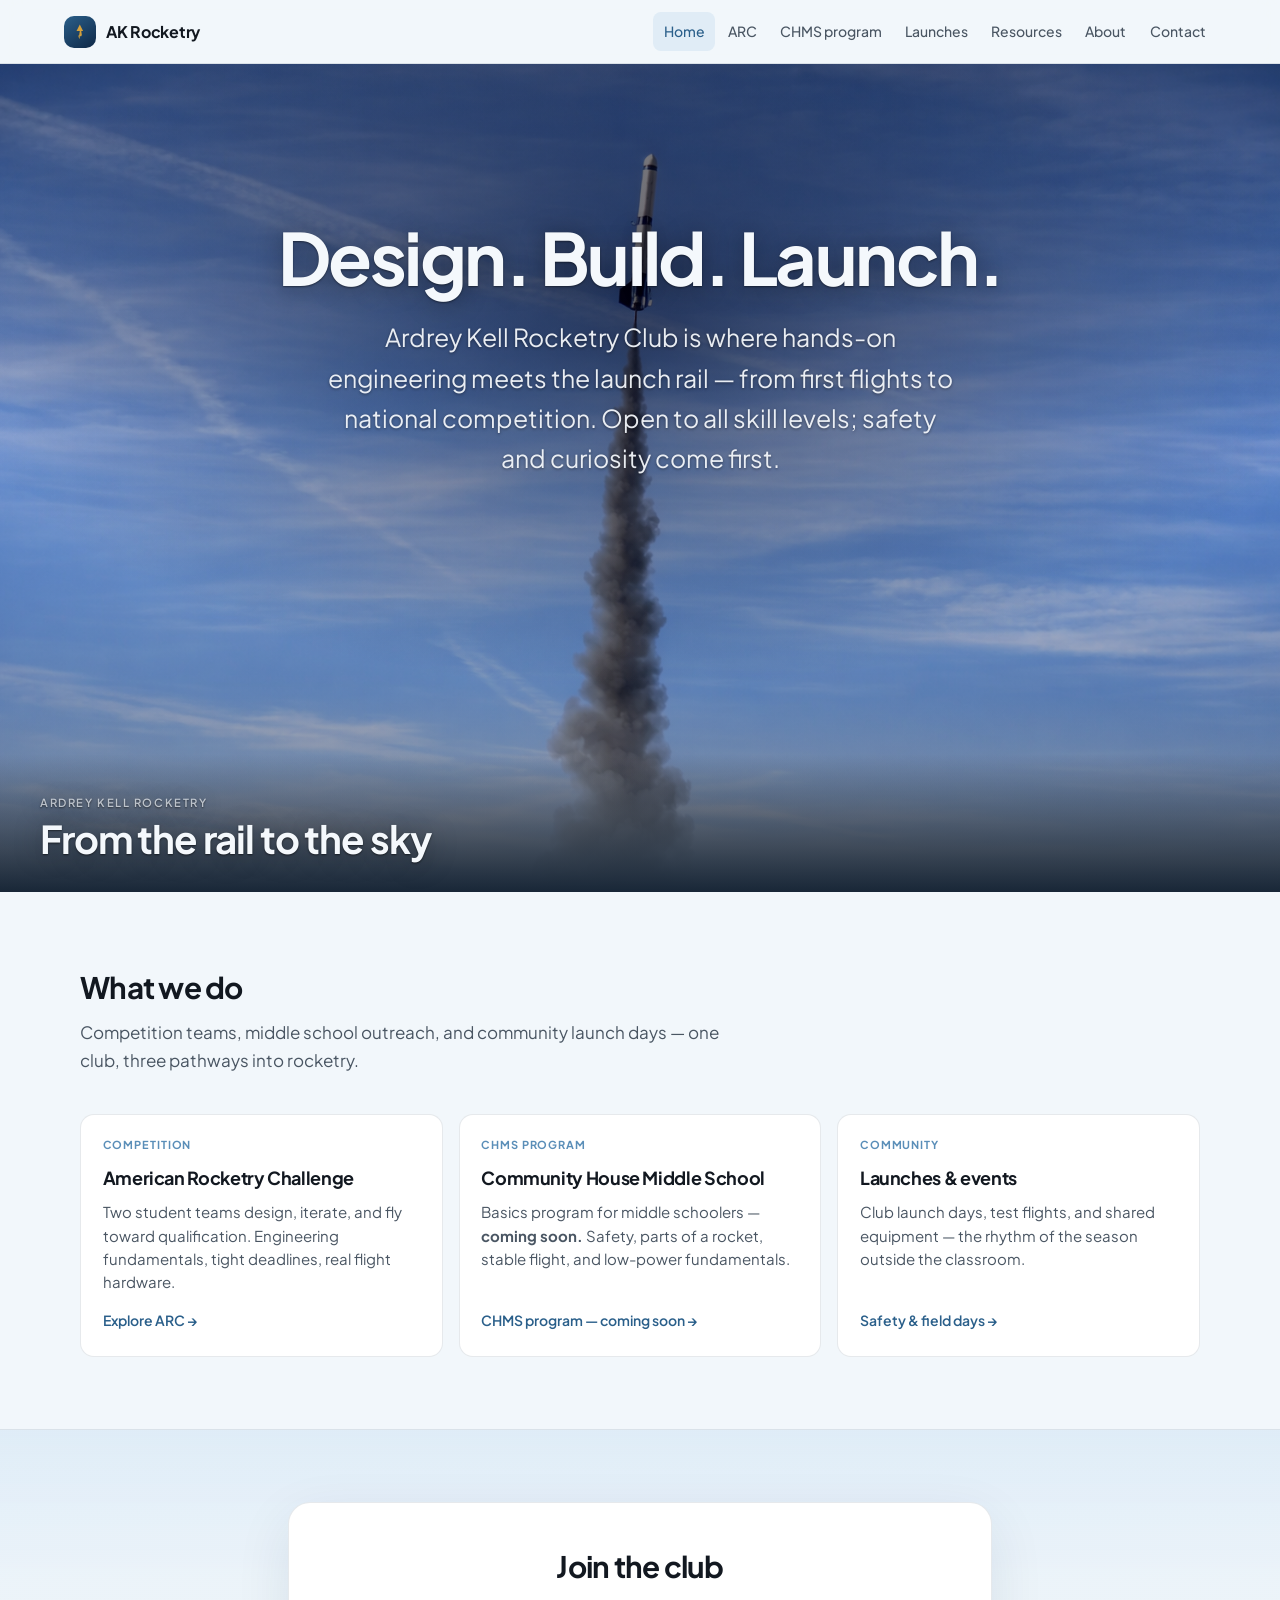
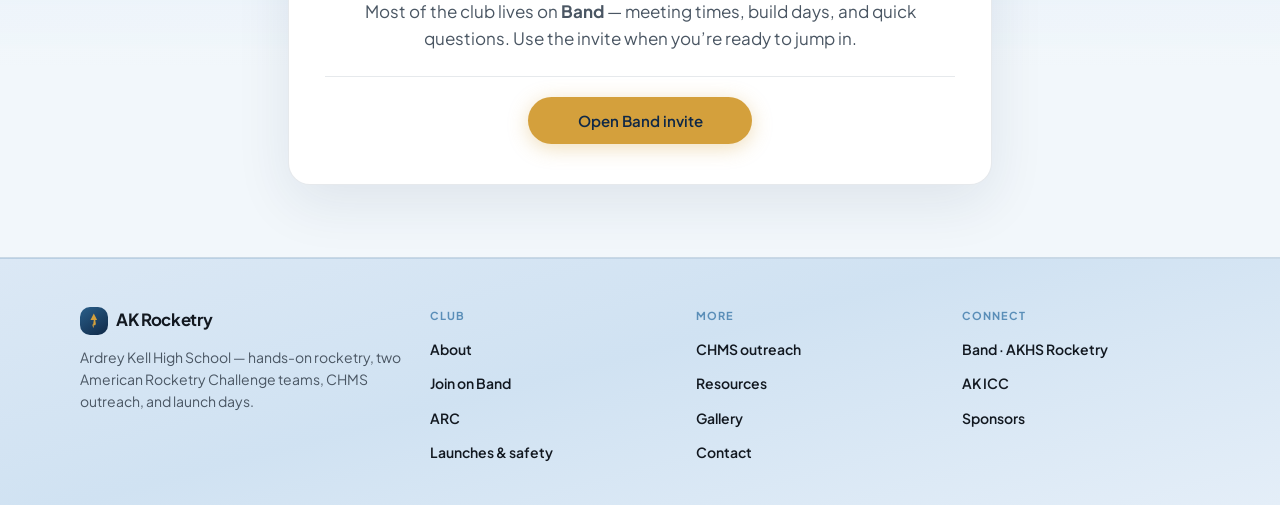
==== index.html @ 58fc30fc "First Draft" ====
<!DOCTYPE html>
<html lang="en">
  <head>
    <meta charset="UTF-8" />
    <meta name="viewport" content="width=device-width, initial-scale=1" />
    <meta name="theme-color" content="#2a5f8a" />
    <meta
      name="description"
      content="Ardrey Kell Rocketry Club — design, build, and launch. American Rocketry Challenge teams, outreach, and community launches."
    />
    <link rel="canonical" href="__AK_ROCKETRY_SITE_URL__/" />
    <meta property="og:type" content="website" />
    <meta property="og:site_name" content="Ardrey Kell Rocketry Club" />
    <meta property="og:title" content="AK Rocketry Club — Ardrey Kell High School" />
    <meta
      property="og:description"
      content="Design, build, and launch with two American Rocketry Challenge teams, CHMS outreach, and club launch days. All skill levels welcome."
    />
    <meta property="og:url" content="__AK_ROCKETRY_SITE_URL__/" />
    <meta property="og:image" content="__AK_ROCKETRY_SITE_URL__/images/rocket-launch.png" />
    <meta property="og:locale" content="en_US" />
    <meta name="twitter:card" content="summary_large_image" />
    <meta name="twitter:title" content="AK Rocketry Club — Ardrey Kell High School" />
    <meta
      name="twitter:description"
      content="American Rocketry Challenge teams, middle school outreach, and safety-first launches at Ardrey Kell."
    />
    <meta name="twitter:image" content="__AK_ROCKETRY_SITE_URL__/images/rocket-launch.png" />
    <title>AK Rocketry Club — Home</title>
    <link rel="icon" href="favicon.svg" type="image/svg+xml" />
    <link rel="preconnect" href="https://fonts.googleapis.com" />
    <link rel="preconnect" href="https://fonts.gstatic.com" crossorigin />
    <link
      href="https://fonts.googleapis.com/css2?family=Plus+Jakarta+Sans:ital,wght@0,400;0,500;0,600;0,700;1,400&display=swap"
      rel="stylesheet"
    />
    <link rel="stylesheet" href="css/styles.css" />
  </head>
  <body>
    <a class="skip-link" href="#main">Skip to content</a>
    <div class="page">
      <header class="site-header">
        <div class="site-header__inner">
          <a class="logo" href="index.html">
            <span class="logo__mark" aria-hidden="true">
              <svg xmlns="http://www.w3.org/2000/svg" viewBox="0 0 24 24" fill="currentColor" aria-hidden="true">
                <path
                  d="M12 2l4.5 9h-2.5l.9 6h-3.8l.9-6H7.5L12 2zm-2 15h4v1.2h-2.2L12 21h-1l-.8-2.8H10V17z"
                />
              </svg>
            </span>
            AK Rocketry
          </a>
          <button
            type="button"
            class="nav-toggle"
            aria-expanded="false"
            aria-controls="site-nav"
            data-nav-toggle
          >
            <span class="visually-hidden">Open menu</span>
            <span class="nav-toggle__bar" aria-hidden="true"></span>
          </button>
          <nav id="site-nav" class="nav" data-nav-menu aria-label="Primary">
            <a href="index.html" class="is-active">Home</a>
            <a href="arc.html">ARC</a>
            <a href="outreach.html">CHMS program</a>
            <a href="launches.html">Launches</a>
            <a href="resources.html">Resources</a>
            <a href="about.html">About</a>
            <a href="contact.html">Contact</a>
          </nav>
        </div>
      </header>

      <main id="main">
        <section id="launch-video" class="hero" aria-labelledby="hero-title">
          <div class="hero__backdrop" aria-hidden="true">
            <img
              class="hero__backdrop-img"
              src="images/rocket-launch.png"
              alt=""
              width="1536"
              height="1024"
              decoding="async"
              fetchpriority="high"
            />
          </div>
          <div class="hero__overlay" aria-hidden="true"></div>
          <div class="hero__inner wrap">
            <div class="hero__text">
              <h1 id="hero-title">Design. Build. Launch.</h1>
              <p class="hero__lede">
                Ardrey Kell Rocketry Club is where hands-on engineering meets the launch rail — from first flights to
                national competition. Open to all skill levels; safety and curiosity come first.
              </p>
            </div>
          </div>
          <div id="hero-tagline" class="launch-photo__caption">
            <p class="launch-photo__hint">Ardrey Kell rocketry</p>
            <h2 class="launch-photo__title">From the rail to the sky</h2>
          </div>
        </section>

        <section class="section" aria-labelledby="pillars-heading">
          <div class="wrap">
            <div class="section__head">
              <h2 id="pillars-heading">What we do</h2>
              <p>
                Competition teams, middle school outreach, and community launch days — one club, three pathways into
                rocketry.
              </p>
            </div>
            <div class="cards cards--3">
              <article class="card">
                <span class="card__tag">Competition</span>
                <h3>American Rocketry Challenge</h3>
                <p>
                  Two student teams design, iterate, and fly toward qualification. Engineering fundamentals, tight
                  deadlines, real flight hardware.
                </p>
                <a class="card__link" href="arc.html">Explore ARC →</a>
              </article>
              <article class="card">
                <span class="card__tag">CHMS program</span>
                <h3>Community House Middle School</h3>
                <p>
                  Basics program for middle schoolers — <strong>coming soon.</strong> Safety, parts of a rocket, stable
                  flight, and low-power fundamentals.
                </p>
                <a class="card__link" href="outreach.html">CHMS program — coming soon →</a>
              </article>
              <article class="card">
                <span class="card__tag">Community</span>
                <h3>Launches &amp; events</h3>
                <p>
                  Club launch days, test flights, and shared equipment — the rhythm of the season outside the classroom.
                </p>
                <a class="card__link" href="launches.html">Safety &amp; field days →</a>
              </article>
            </div>
          </div>
        </section>

        <section id="join" class="section section--join" aria-labelledby="join-heading">
          <div class="wrap">
            <div class="join-panel">
              <div class="section__head join-panel__head">
                <h2 id="join-heading">Join the club</h2>
                <p>
                  Most of the club lives on <strong>Band</strong> — meeting times, build days, and quick questions. Use the
                  invite when you&rsquo;re ready to jump in.
                </p>
              </div>
              <div class="join-panel__cta">
                <a
                  class="btn btn--primary"
                  href="https://band.us/n/aca8bbN3yeG92"
                  rel="noopener noreferrer"
                  target="_blank"
                  >Open Band invite</a
                >
              </div>
            </div>
          </div>
        </section>
      </main>

      <footer class="site-footer">
        <div class="site-footer__main">
          <div class="site-footer__grid wrap">
            <div class="site-footer__brand">
              <a class="footer-brand" href="index.html">
                <span class="logo__mark" aria-hidden="true">
                  <svg xmlns="http://www.w3.org/2000/svg" viewBox="0 0 24 24" fill="currentColor">
                    <path
                      d="M12 2l4.5 9h-2.5l.9 6h-3.8l.9-6H7.5L12 2zm-2 15h4v1.2h-2.2L12 21h-1l-.8-2.8H10V17z"
                    />
                  </svg>
                </span>
                AK Rocketry
              </a>
              <p>
                Ardrey Kell High School — hands-on rocketry, two American Rocketry Challenge teams, CHMS outreach, and
                launch days.
              </p>
            </div>
            <div class="site-footer__col">
              <h3 class="site-footer__heading">Club</h3>
              <ul class="site-footer__links">
                <li><a href="about.html">About</a></li>
                <li><a href="#join">Join on Band</a></li>
                <li><a href="arc.html">ARC</a></li>
                <li><a href="launches.html">Launches &amp; safety</a></li>
              </ul>
            </div>
            <div class="site-footer__col">
              <h3 class="site-footer__heading">More</h3>
              <ul class="site-footer__links">
                <li><a href="outreach.html">CHMS outreach</a></li>
                <li><a href="resources.html">Resources</a></li>
                <li><a href="gallery.html">Gallery</a></li>
                <li><a href="contact.html">Contact</a></li>
              </ul>
            </div>
            <div class="site-footer__col">
              <h3 class="site-footer__heading">Connect</h3>
              <ul class="site-footer__links">
                <li>
                  <a href="https://band.us/n/aca8bbN3yeG92" rel="noopener noreferrer" target="_blank"
                    >Band · AKHS Rocketry</a
                  >
                </li>
                <li>
                  <a href="https://akhsicc.github.io/" rel="noopener noreferrer" target="_blank">AK ICC</a>
                </li>
                <li><a href="sponsors.html">Sponsors</a></li>
              </ul>
            </div>
          </div>
        </div>
      </footer>
    </div>
    <script src="js/main.js" defer></script>
  </body>
</html>
---- css/styles.css ----
/* AK Rocketry Club — Phase 2 (embeds + polish) */
:root {
  --font-sans: "Plus Jakarta Sans", system-ui, -apple-system, sans-serif;
  --purple-deep: #0f2847;
  --purple: #2a5f8a;
  --purple-soft: #5a8eb8;
  --purple-mist: #e0ecf6;
  --accent: #d4a03c;
  --accent-soft: rgba(212, 160, 60, 0.15);
  --bg: #f2f7fb;
  --surface: #ffffff;
  --text: #121820;
  --text-muted: #4a5663;
  --border: rgba(15, 40, 68, 0.1);
  --radius: 14px;
  --radius-sm: 8px;
  --header-h: 4rem;
  --max: 70rem;
  --ease: cubic-bezier(0.25, 0.1, 0.25, 1);
}

*,
*::before,
*::after {
  box-sizing: border-box;
}

html {
  scroll-behavior: smooth;
  overflow-x: clip;
}

@media (prefers-reduced-motion: reduce) {
  html {
    scroll-behavior: auto;
  }
  *,
  *::before,
  *::after {
    animation-duration: 0.01ms !important;
    animation-iteration-count: 1 !important;
    transition-duration: 0.01ms !important;
  }
}

body {
  margin: 0;
  font-family: var(--font-sans);
  font-size: clamp(1rem, 0.95rem + 0.2vw, 1.0625rem);
  line-height: 1.6;
  color: var(--text);
  background: var(--bg);
  -webkit-font-smoothing: antialiased;
  overflow-x: clip;
}

img {
  max-width: 100%;
  height: auto;
  display: block;
}

a {
  color: var(--purple);
  text-decoration-thickness: 1px;
  text-underline-offset: 3px;
  transition: color 0.15s var(--ease);
}

a:hover {
  color: var(--purple-soft);
}

:focus-visible {
  outline: 2px solid var(--accent);
  outline-offset: 3px;
}

.skip-link {
  position: absolute;
  top: -100px;
  left: 1rem;
  padding: 0.6rem 1rem;
  background: var(--surface);
  color: var(--purple);
  font-weight: 600;
  border-radius: var(--radius-sm);
  z-index: 1000;
  box-shadow: 0 4px 24px rgba(0, 0, 0, 0.12);
}

.skip-link:focus {
  top: 1rem;
}

.visually-hidden {
  position: absolute;
  width: 1px;
  height: 1px;
  padding: 0;
  margin: -1px;
  overflow: hidden;
  clip: rect(0, 0, 0, 0);
  white-space: nowrap;
  border: 0;
}

/* —— Layout —— */
.wrap {
  width: min(100% - 2rem, var(--max));
  margin-inline: auto;
}

.wrap--narrow {
  width: min(100% - 2rem, 42rem);
}

/* —— Header —— */
.site-header {
  position: sticky;
  top: 0;
  z-index: 100;
  height: var(--header-h);
  background: rgba(242, 247, 251, 0.82);
  backdrop-filter: blur(12px);
  -webkit-backdrop-filter: blur(12px);
  border-bottom: 1px solid var(--border);
  padding-inline: env(safe-area-inset-left, 0px) env(safe-area-inset-right, 0px);
}

.site-header__inner {
  height: 100%;
  display: flex;
  align-items: center;
  justify-content: space-between;
  gap: 0.65rem;
  width: min(100% - 1.5rem, calc(var(--max) + 2rem));
  margin-inline: auto;
  min-width: 0;
}

.logo {
  display: flex;
  align-items: center;
  gap: 0.65rem;
  color: var(--text);
  text-decoration: none;
  font-weight: 700;
  font-size: 1rem;
  letter-spacing: -0.02em;
  white-space: nowrap;
}

.logo:hover {
  color: var(--purple);
}

.logo__mark {
  width: 2rem;
  height: 2rem;
  border-radius: 10px;
  background: linear-gradient(145deg, var(--purple) 0%, var(--purple-deep) 100%);
  display: grid;
  place-items: center;
  flex-shrink: 0;
}

.logo__mark svg {
  width: 1.1rem;
  height: 1.1rem;
  color: var(--accent);
}

.nav-toggle {
  display: none;
  align-items: center;
  justify-content: center;
  width: 2.75rem;
  height: 2.75rem;
  padding: 0;
  border: 1px solid var(--border);
  border-radius: var(--radius-sm);
  background: var(--surface);
  cursor: pointer;
  color: var(--text);
}

.nav-toggle__bar {
  display: block;
  width: 1.25rem;
  height: 2px;
  background: currentColor;
  position: relative;
  transition: transform 0.2s var(--ease);
}

.nav-toggle__bar::before,
.nav-toggle__bar::after {
  content: "";
  position: absolute;
  left: 0;
  width: 100%;
  height: 2px;
  background: currentColor;
  transition: transform 0.2s var(--ease), top 0.2s var(--ease);
}

.nav-toggle__bar::before {
  top: -6px;
}

.nav-toggle__bar::after {
  top: 6px;
}

.nav-toggle[aria-expanded="true"] .nav-toggle__bar {
  background: transparent;
}

.nav-toggle[aria-expanded="true"] .nav-toggle__bar::before {
  top: 0;
  transform: rotate(45deg);
}

.nav-toggle[aria-expanded="true"] .nav-toggle__bar::after {
  top: 0;
  transform: rotate(-45deg);
}

.nav {
  display: flex;
  align-items: center;
  gap: 0.15rem;
}

.nav a {
  text-decoration: none;
  color: var(--text-muted);
  font-size: 0.875rem;
  font-weight: 500;
  padding: 0.5rem 0.65rem;
  border-radius: var(--radius-sm);
  transition: color 0.15s var(--ease), background 0.15s var(--ease);
}

.nav a:hover {
  color: var(--purple);
  background: rgba(42, 95, 138, 0.08);
}

.nav a.is-active {
  color: var(--purple);
  background: var(--purple-mist);
}

@media (max-width: 56rem) {
  .nav-toggle {
    display: flex;
  }

  .nav {
    position: fixed;
    inset: var(--header-h) 0 auto 0;
    flex-direction: column;
    align-items: stretch;
    gap: 0.25rem;
    padding: 1rem 1.25rem max(1.25rem, env(safe-area-inset-bottom, 0px));
    background: rgba(242, 247, 251, 0.96);
    backdrop-filter: blur(12px);
    border-bottom: 1px solid var(--border);
    transform: translateY(-120%);
    opacity: 0;
    visibility: hidden;
    transition: transform 0.28s var(--ease), opacity 0.2s var(--ease), visibility 0.28s;
  }

  .nav.is-open {
    transform: translateY(0);
    opacity: 1;
    visibility: visible;
  }

  .nav a {
    padding: 0.75rem 1rem;
    font-size: 1rem;
  }
}

/* —— Home hero: full-bleed rocket —— */
#launch-video {
  scroll-margin-top: calc(var(--header-h) + 0.75rem);
}

#hero-tagline {
  scroll-margin-top: calc(var(--header-h) + 0.75rem);
}

.hero {
  position: relative;
  margin: 0;
  color: #f4f8fc;
  overflow: hidden;
  min-height: min(92vh, 980px);
  background: #101018;
}

.hero__backdrop {
  position: absolute;
  inset: 0;
  z-index: 0;
  overflow: hidden;
}

.hero__backdrop-img {
  width: 100%;
  height: 100%;
  object-fit: cover;
  object-position: 50% 38%;
  display: block;
  transform: scale(1.025);
  transform-origin: center 38%;
}

.hero__backdrop::after {
  content: "";
  position: absolute;
  left: 0;
  right: 0;
  bottom: 0;
  height: min(22vh, 200px);
  background: linear-gradient(180deg, transparent 0%, rgba(242, 247, 251, 0.4) 55%, var(--bg) 100%);
  pointer-events: none;
}

/* Readability scrim (neutral — no purple gradient) */
.hero__overlay {
  position: absolute;
  inset: 0;
  z-index: 1;
  pointer-events: none;
  background:
    radial-gradient(ellipse 95% 75% at 50% 32%, rgba(6, 5, 18, 0.55) 0%, transparent 58%),
    linear-gradient(180deg, rgba(5, 4, 14, 0.45) 0%, rgba(5, 4, 14, 0.12) 45%, rgba(5, 4, 14, 0.42) 100%);
}

/* Headline + lede sit lower in frame (bottom tagline layer stays below) */
.hero__inner {
  position: relative;
  z-index: 2;
  display: flex;
  align-items: flex-end;
  justify-content: center;
  min-height: min(76vh, 800px);
  padding: clamp(2rem, 6vh, 4rem) 0 clamp(11rem, 30vh, 17rem);
}

@media (max-width: 720px) {
  .hero__backdrop-img {
    object-position: center 42%;
    transform-origin: center 42%;
  }
}

@media (prefers-reduced-motion: reduce) {
  .hero__backdrop-img {
    transform: none;
  }
}

.hero__text {
  text-align: center;
  max-width: 46rem;
  margin-inline: auto;
}

.hero__text h1 {
  margin: 0 0 clamp(1rem, 3vw, 1.35rem);
  font-size: clamp(2.85rem, 7.5vw, 4.5rem);
  font-weight: 700;
  letter-spacing: -0.035em;
  line-height: 1.08;
  text-shadow: 0 1px 2px rgba(0, 0, 0, 0.45), 0 2px 24px rgba(0, 0, 0, 0.35);
}

.hero__lede {
  margin: 0;
  margin-inline: auto;
  font-size: clamp(1.18rem, 2.6vw, 1.55rem);
  line-height: 1.62;
  color: rgba(244, 248, 252, 0.94);
  max-width: 40rem;
  text-shadow: 0 1px 3px rgba(0, 0, 0, 0.4);
}

.launch-photo__caption {
  position: absolute;
  left: 0;
  right: 0;
  bottom: 0;
  padding: clamp(1.5rem, 4vw, 2.5rem);
  padding-bottom: max(2rem, env(safe-area-inset-bottom, 0px));
  background: linear-gradient(0deg, rgba(8, 24, 42, 0.88) 0%, transparent 100%);
  color: #f4f8fc;
  pointer-events: none;
  z-index: 3;
  text-shadow: 0 1px 2px rgba(0, 0, 0, 0.55), 0 2px 28px rgba(0, 0, 0, 0.35);
}

.launch-photo__hint {
  margin: 0 0 0.35rem;
  font-size: 0.7rem;
  font-weight: 600;
  letter-spacing: 0.14em;
  text-transform: uppercase;
  color: rgba(244, 248, 252, 0.7);
}

.launch-photo__title {
  margin: 0;
  font-size: clamp(1.75rem, 4vw, 2.4rem);
  font-weight: 700;
  letter-spacing: -0.03em;
  line-height: 1.1;
}

/* —— Footer —— */
.site-footer {
  margin-top: auto;
  background: linear-gradient(165deg, #dbe8f5 0%, #d0e2f2 45%, #e4eef8 100%);
  border-top: 1px solid rgba(42, 95, 138, 0.14);
}

.site-footer__main {
  padding: clamp(2.25rem, 4vw, 3rem) 0 clamp(2rem, 3.5vw, 2.5rem);
}

.site-footer__grid {
  display: grid;
  gap: 2rem 2.5rem;
}

@media (min-width: 36rem) {
  .site-footer__grid {
    grid-template-columns: 1.2fr 1fr;
  }
}

@media (min-width: 56rem) {
  .site-footer__grid {
    grid-template-columns: 1.35fr repeat(3, 1fr);
    gap: 2rem 1.75rem;
  }
}

.site-footer__brand p {
  margin: 0.65rem 0 0;
  font-size: 0.875rem;
  line-height: 1.55;
  color: var(--text-muted);
  max-width: 22rem;
}

.footer-brand {
  display: inline-flex;
  align-items: center;
  gap: 0.5rem;
  font-weight: 700;
  font-size: 1.05rem;
  color: var(--text);
  text-decoration: none;
  letter-spacing: -0.02em;
}

.footer-brand:hover {
  color: var(--purple);
}

.footer-brand .logo__mark {
  width: 1.75rem;
  height: 1.75rem;
  flex-shrink: 0;
}

.site-footer__heading {
  margin: 0 0 0.65rem;
  font-size: 0.6875rem;
  font-weight: 700;
  text-transform: uppercase;
  letter-spacing: 0.1em;
  color: var(--purple-soft);
}

.site-footer__links {
  margin: 0;
  padding: 0;
  list-style: none;
}

.site-footer__links li + li {
  margin-top: 0.45rem;
}

.site-footer__links a {
  font-size: 0.875rem;
  font-weight: 600;
  text-decoration: none;
  color: var(--text);
}

.site-footer__links a:hover {
  color: var(--purple);
}

.site-footer__meta,
.site-footer__tech {
  /* legacy; some pages may still reference during transition */
  font-size: 0.75rem;
  color: var(--text-muted);
}

.footer-nav {
  display: flex;
  flex-wrap: wrap;
  gap: 0.5rem 1rem;
}

.footer-nav a {
  font-size: 0.875rem;
  font-weight: 600;
  text-decoration: none;
  color: var(--purple);
}

.footer-nav a:hover {
  color: var(--accent);
}

/* —— Main shell —— */
.page {
  min-height: 100vh;
  display: flex;
  flex-direction: column;
}

main {
  flex: 1;
}

/* —— Buttons —— */
.btn {
  display: inline-flex;
  align-items: center;
  justify-content: center;
  gap: 0.4rem;
  padding: 0.7rem 1.25rem;
  font-family: inherit;
  font-size: 0.9375rem;
  font-weight: 600;
  border-radius: 999px;
  border: none;
  cursor: pointer;
  text-decoration: none;
  transition: transform 0.15s var(--ease), box-shadow 0.15s var(--ease), background 0.15s var(--ease);
}

.btn:active {
  transform: scale(0.98);
}

.btn--primary {
  background: var(--accent);
  color: var(--purple-deep);
  box-shadow: 0 4px 20px rgba(212, 160, 60, 0.35);
}

.btn--primary:hover {
  color: var(--purple-deep);
  box-shadow: 0 6px 28px rgba(212, 160, 60, 0.45);
}

.btn--ghost {
  background: rgba(255, 255, 255, 0.12);
  color: #fff;
  border: 1px solid rgba(255, 255, 255, 0.25);
}

.btn--ghost:hover {
  background: rgba(255, 255, 255, 0.18);
  color: #fff;
}

.btn--on-dark {
  background: transparent;
  color: #f4f8fc;
  border: 1px solid rgba(244, 248, 252, 0.42);
}

.btn--on-dark:hover {
  background: rgba(244, 248, 252, 0.12);
  color: #fff;
}

.btn--dark {
  background: var(--purple);
  color: #fff;
}

.btn--dark:hover {
  background: var(--purple-soft);
  color: #fff;
}

.btn--subtle {
  background: var(--surface);
  color: var(--purple);
  border: 1px solid var(--border);
}

.btn--subtle:hover {
  background: var(--purple-mist);
  color: var(--purple);
}

/* —— Sections —— */
.section {
  padding: clamp(3rem, 6vw, 4.5rem) 0;
}

.section--alt {
  background: var(--surface);
  border-block: 1px solid var(--border);
}

.section__head {
  margin-bottom: clamp(1.75rem, 4vw, 2.5rem);
}

.section__head h2 {
  margin: 0 0 0.5rem;
  font-size: clamp(1.5rem, 3vw, 1.85rem);
  font-weight: 700;
  letter-spacing: -0.025em;
}

.section__head p {
  margin: 0;
  color: var(--text-muted);
  max-width: 40rem;
}

#join {
  scroll-margin-top: calc(var(--header-h) + 0.75rem);
}

.section--join {
  background: linear-gradient(180deg, rgba(208, 228, 244, 0.55) 0%, var(--bg) 55%);
  border-top: 1px solid var(--border);
  border-bottom: 1px solid var(--border);
}

.section--join .section__head {
  margin-bottom: 1.5rem;
  text-align: center;
}

.section--join .section__head h2 {
  margin-bottom: 0.5rem;
}

.section--join .section__head p {
  margin-inline: auto;
  max-width: 38rem;
}

.join-panel {
  max-width: 44rem;
  margin-inline: auto;
  padding: clamp(1.75rem, 4vw, 2.5rem) clamp(1.35rem, 4vw, 2.25rem);
  background: var(--surface);
  border: 1px solid var(--border);
  border-radius: calc(var(--radius) + 8px);
  box-shadow: 0 18px 56px rgba(18, 48, 78, 0.09);
}

.join-panel__head {
  text-align: center;
  margin-bottom: 1.5rem;
}

.join-panel__head p {
  margin-inline: auto;
}

.join-panel__cta {
  text-align: center;
  padding-top: 1.25rem;
  margin-top: 0.25rem;
  border-top: 1px solid var(--border);
}

.join-panel__cta .btn {
  min-width: min(100%, 14rem);
  justify-content: center;
}

/* —— ARC “Our Events” page (CB-style layout; site light theme + timeline rail) —— */
.events-page {
  background: var(--bg);
  color: var(--text);
  padding-bottom: 0.25rem;
}

.events-page a {
  color: var(--purple);
}

.events-page a:hover {
  color: var(--purple-soft);
}

.events-page__hero {
  padding: clamp(2.75rem, 7vw, 4rem) 0 clamp(2rem, 5vw, 2.5rem);
  text-align: center;
  background: linear-gradient(180deg, var(--purple-mist) 0%, var(--bg) 100%);
  border-bottom: 1px solid var(--border);
}

.events-page__title {
  margin: 0 0 0.85rem;
  font-size: clamp(2rem, 5vw, 2.85rem);
  font-weight: 700;
  letter-spacing: -0.035em;
  line-height: 1.1;
  color: var(--purple-deep);
}

.events-page__subtitle {
  margin: 0 auto;
  max-width: 40rem;
  font-size: clamp(1rem, 2vw, 1.125rem);
  line-height: 1.65;
  color: var(--text-muted);
}

.events-page__section {
  padding: clamp(2.25rem, 5.5vw, 3.25rem) 0;
}

.events-page__section--alt {
  background: var(--surface);
  border-top: 1px solid var(--border);
  border-bottom: 1px solid var(--border);
}

.events-page__narrow {
  max-width: 72rem;
  margin-inline: auto;
}

.events-page__h2 {
  margin: 0 0 0.65rem;
  font-size: clamp(1.45rem, 3.2vw, 1.85rem);
  font-weight: 700;
  letter-spacing: -0.025em;
  text-align: center;
  color: var(--purple-deep);
}

.events-page__section-lede {
  margin: 0 auto 2rem;
  max-width: 38rem;
  text-align: center;
  font-size: 1.02rem;
  line-height: 1.58;
  color: var(--text-muted);
}

/* —— ARC explainer (“What is ARC?”) —— */
.events-about {
  max-width: 56rem;
  margin-inline: auto;
}

.events-about__intro {
  margin-bottom: 0;
  padding: clamp(1.35rem, 3.2vw, 1.9rem) clamp(1.35rem, 3.5vw, 2.15rem);
  background: var(--surface);
  border: 1px solid var(--border);
  border-radius: calc(var(--radius) + 4px);
  box-shadow: 0 14px 44px rgba(18, 48, 78, 0.07);
}

.events-about__lede {
  margin: 0;
  font-size: clamp(1.02rem, 2.2vw, 1.125rem);
  line-height: 1.65;
  color: var(--text-muted);
  text-align: left;
}

.events-about__lede strong {
  color: var(--purple-deep);
}

.events-page__cards {
  display: grid;
  gap: 1.2rem;
}

@media (min-width: 56rem) {
  .events-page__cards {
    grid-template-columns: repeat(3, 1fr);
    align-items: stretch;
  }
}

.events-card {
  display: flex;
  flex-direction: column;
  height: 100%;
  margin: 0;
  padding: 1.45rem 1.5rem 1.5rem;
  background: var(--surface);
  border: 1px solid var(--border);
  border-radius: var(--radius);
  box-shadow: 0 10px 40px rgba(18, 48, 78, 0.08);
}

.events-card__title {
  margin: 0 0 0.85rem;
  font-size: 1.125rem;
  font-weight: 700;
  letter-spacing: -0.02em;
  color: var(--purple-deep);
}

.events-card__line {
  margin: 0 0 0.3rem;
  font-size: 0.9rem;
  color: var(--text-muted);
}

.events-card__desc {
  margin: 1rem 0 0;
  flex: 1;
  font-size: 0.9375rem;
  line-height: 1.58;
  color: var(--text-muted);
}

.events-card__foot {
  margin: 1.15rem 0 0;
  font-size: 0.875rem;
  font-weight: 600;
  color: var(--accent);
}

.events-timeline__legend {
  display: flex;
  flex-wrap: wrap;
  justify-content: center;
  align-items: center;
  gap: 1rem 1.75rem;
  margin: 0 auto 1.75rem;
  max-width: 40rem;
  font-size: 0.8125rem;
  font-weight: 600;
  color: var(--text-muted);
}

.events-timeline__legend-item {
  display: inline-flex;
  align-items: center;
  gap: 0.45rem;
}

.events-timeline__legend-dot {
  width: 1.5rem;
  height: 1.5rem;
  border-radius: 50%;
  display: inline-flex;
  align-items: center;
  justify-content: center;
  flex-shrink: 0;
  border: 2px solid var(--border);
  background: var(--surface);
  box-shadow: 0 2px 8px rgba(18, 48, 78, 0.06);
}

.events-timeline__legend-sample {
  position: relative;
  width: 1.65rem;
  height: 1.65rem;
  flex-shrink: 0;
  border-radius: 50%;
  background: #48a050;
  box-shadow: 0 2px 10px rgba(72, 160, 80, 0.35);
}

.events-timeline__legend-sample__disc {
  position: absolute;
  left: 50%;
  top: 50%;
  transform: translate(-50%, -50%);
  width: 54%;
  height: 54%;
  border-radius: 50%;
  background: #76b87c;
}

.events-timeline__legend-sample__badge {
  position: absolute;
  right: -0.12rem;
  bottom: -0.12rem;
  width: 0.85rem;
  height: 0.85rem;
  display: flex;
  align-items: center;
  justify-content: center;
  border-radius: 50%;
  background: #48a050;
  border: 2px solid #fff;
  box-shadow: 0 1px 4px rgba(0, 0, 0, 0.12);
  z-index: 1;
}

.events-timeline__legend-sample__badge svg {
  width: 0.45rem;
  height: 0.45rem;
  color: #fff;
}

.events-timeline__legend-dot--upcoming {
  background: var(--bg);
  border-color: rgba(18, 48, 78, 0.14);
}

.events-timeline {
  list-style: none;
  margin: 0 auto;
  padding: 0.5rem 0 0;
  max-width: 54rem;
  position: relative;
  z-index: 0;
}

.events-timeline::before {
  content: "";
  position: absolute;
  left: 1.75rem;
  top: 0.35rem;
  bottom: 0.35rem;
  width: 2px;
  border-radius: 1px;
  background: #2d333b;
  opacity: 0.22;
  z-index: 0;
  pointer-events: none;
}

.events-timeline__item {
  position: relative;
  display: grid;
  grid-template-columns: 3.5rem 1fr;
  gap: 0.35rem 1.35rem;
  align-items: start;
  padding: 0 0 2.25rem;
  margin: 0;
  z-index: 1;
}

.events-timeline__item:last-child {
  padding-bottom: 0;
}

.events-timeline__marker {
  position: relative;
  width: 3.375rem;
  height: 3.375rem;
  margin-top: 0.35rem;
  justify-self: center;
  border-radius: 50%;
  display: flex;
  align-items: center;
  justify-content: center;
  flex-shrink: 0;
  background: var(--surface);
  border: 2px solid var(--border);
  box-shadow:
    0 1px 0 rgba(255, 255, 255, 0.65) inset,
    0 4px 18px rgba(18, 48, 78, 0.08);
  z-index: 1;
  transition: transform 0.25s var(--ease), box-shadow 0.25s var(--ease);
}

/* Completed steps: bullseye + bottom-right check badge (reference UI) */
.events-timeline__item--done .events-timeline__marker {
  display: block;
  background: #48a050;
  border: none;
  box-shadow: 0 5px 18px rgba(72, 160, 80, 0.4);
}

.events-timeline__marker-bullseye {
  position: absolute;
  left: 50%;
  top: 50%;
  transform: translate(-50%, -50%);
  width: 56%;
  height: 56%;
  border-radius: 50%;
  background: #76b87c;
  pointer-events: none;
}

.events-timeline__check-badge {
  position: absolute;
  right: -0.15rem;
  bottom: -0.15rem;
  width: 1.35rem;
  height: 1.35rem;
  border-radius: 50%;
  background: #48a050;
  border: 2.5px solid #fff;
  display: flex;
  align-items: center;
  justify-content: center;
  box-shadow: 0 2px 10px rgba(0, 0, 0, 0.15);
  z-index: 2;
}

.events-timeline__check-badge svg {
  width: 0.62rem;
  height: 0.62rem;
  color: #fff;
}

.events-timeline__item--current .events-timeline__marker {
  border-width: 3px;
  border-color: var(--accent);
  background: radial-gradient(circle at 30% 28%, #fffef9 0%, var(--surface) 55%);
  box-shadow:
    0 0 0 5px var(--accent-soft),
    0 8px 28px rgba(212, 160, 60, 0.28);
}

.events-timeline__pulse {
  width: 0.65rem;
  height: 0.65rem;
  border-radius: 50%;
  background: linear-gradient(145deg, #e8c066 0%, #c98a1a 100%);
  box-shadow: 0 0 0 0 rgba(212, 160, 60, 0.45);
  animation: events-timeline-pulse 2.2s ease-out infinite;
}

.events-timeline__item--upcoming .events-timeline__marker {
  background: linear-gradient(180deg, var(--bg) 0%, #ece9f2 100%);
  border-color: rgba(42, 95, 138, 0.16);
  border-style: dashed;
}

.events-timeline__main {
  display: grid;
  gap: 0.75rem 1.5rem;
  padding-bottom: 0.1rem;
  min-width: 0;
}

@media (min-width: 40rem) {
  .events-timeline__main {
    grid-template-columns: minmax(7.5rem, 10.25rem) 1fr;
    align-items: stretch;
  }
}

.events-timeline__panel {
  background: var(--surface);
  border: 1px solid var(--border);
  border-radius: calc(var(--radius) + 2px);
  padding: 1.1rem 1.25rem 1.2rem;
  box-shadow: 0 4px 24px rgba(18, 48, 78, 0.06);
}

.events-timeline__panel--highlight {
  border-color: rgba(212, 160, 60, 0.45);
  box-shadow:
    0 4px 24px rgba(18, 48, 78, 0.06),
    0 0 0 1px rgba(212, 160, 60, 0.12) inset;
  background: linear-gradient(165deg, #fffef9 0%, var(--surface) 50%);
}

.events-timeline__date {
  font-size: 0.8125rem;
  font-weight: 700;
  color: var(--purple-soft);
  letter-spacing: 0.04em;
  text-transform: uppercase;
  line-height: 1.35;
  padding-top: 0.5rem;
}

@media (min-width: 40rem) {
  .events-timeline__date {
    padding-top: 1.15rem;
  }
}

.events-timeline__body h3 {
  margin: 0 0 0.45rem;
  font-size: 1.125rem;
  font-weight: 700;
  letter-spacing: -0.02em;
  color: var(--purple-deep);
}

.events-timeline__body p {
  margin: 0;
  font-size: 0.9375rem;
  line-height: 1.58;
  color: var(--text-muted);
}

@media (hover: hover) {
  .events-timeline__item--done:hover .events-timeline__marker {
    transform: scale(1.04);
  }
}

@keyframes events-timeline-pulse {
  0% {
    box-shadow: 0 0 0 0 rgba(212, 160, 60, 0.45);
  }
  70% {
    box-shadow: 0 0 0 10px rgba(212, 160, 60, 0);
  }
  100% {
    box-shadow: 0 0 0 0 rgba(212, 160, 60, 0);
  }
}

@media (prefers-reduced-motion: reduce) {
  .events-timeline__pulse {
    animation: none;
  }

  .events-timeline__marker {
    transition: none;
  }

  .events-timeline__item--done:hover .events-timeline__marker {
    transform: none;
  }
}

.events-timeline__status {
  display: flex;
  flex-wrap: wrap;
  gap: 0.45rem;
  margin: 0 0 0.5rem;
}

.events-timeline__pill {
  display: inline-block;
  font-size: 0.68rem;
  font-weight: 700;
  letter-spacing: 0.1em;
  text-transform: uppercase;
  padding: 0.28rem 0.6rem;
  border-radius: 999px;
  background: var(--accent-soft);
  color: #8a5f12;
  border: 1px solid rgba(212, 160, 60, 0.4);
}

.events-timeline__pill--outline {
  background: var(--surface);
  color: var(--purple-deep);
  border-color: var(--border);
}

.events-timeline__pill--muted {
  background: var(--purple-mist);
  color: var(--purple);
  border: 1px solid var(--border);
}

/* —— Cards / pillars —— */
.cards {
  display: grid;
  gap: 1rem;
}

@media (min-width: 40rem) {
  .cards--3 {
    grid-template-columns: repeat(3, 1fr);
  }
}

.card {
  background: var(--surface);
  border: 1px solid var(--border);
  border-radius: var(--radius);
  padding: 1.35rem 1.35rem 1.5rem;
  display: flex;
  flex-direction: column;
  min-width: 0;
  overflow-wrap: break-word;
  transition: border-color 0.2s var(--ease), box-shadow 0.2s var(--ease);
}

.card:hover {
  border-color: rgba(42, 95, 138, 0.15);
  box-shadow: 0 12px 40px rgba(18, 48, 78, 0.06);
}

.card__tag {
  display: inline-block;
  font-size: 0.6875rem;
  font-weight: 700;
  text-transform: uppercase;
  letter-spacing: 0.08em;
  color: var(--purple-soft);
  margin-bottom: 0.6rem;
}

.card h3 {
  margin: 0 0 0.5rem;
  font-size: 1.125rem;
  font-weight: 700;
  letter-spacing: -0.02em;
}

.card p {
  margin: 0 0 1rem;
  flex: 1;
  color: var(--text-muted);
  font-size: 0.9375rem;
  line-height: 1.55;
}

.card__link {
  align-self: flex-start;
  font-size: 0.875rem;
  font-weight: 600;
  text-decoration: none;
  color: var(--purple);
}

.card__link:hover {
  color: var(--accent);
}

/* —— News strip —— */
.news {
  display: grid;
  gap: 1rem;
}

@media (min-width: 45rem) {
  .news {
    grid-template-columns: repeat(3, 1fr);
  }
}

.news__item {
  padding: 1.15rem 1.25rem;
  background: var(--surface);
  border: 1px solid var(--border);
  border-radius: var(--radius-sm);
}

.news__item time {
  display: block;
  font-size: 0.6875rem;
  font-weight: 700;
  text-transform: uppercase;
  letter-spacing: 0.06em;
  color: var(--accent);
  margin-bottom: 0.35rem;
}

.news__item p {
  margin: 0;
  font-size: 0.9rem;
  color: var(--text-muted);
}

/* —— Page header (interior) —— */
.page-head {
  padding: clamp(2.5rem, 5vw, 3.5rem) 0 clamp(2rem, 4vw, 2.75rem);
  background: linear-gradient(180deg, var(--purple-mist) 0%, var(--bg) 100%);
  border-bottom: 1px solid var(--border);
}

.page-head h1 {
  margin: 0 0 0.65rem;
  font-size: clamp(1.85rem, 4vw, 2.35rem);
  font-weight: 700;
  letter-spacing: -0.03em;
  color: var(--purple-deep);
}

.page-head p {
  margin: 0;
  color: var(--text-muted);
  max-width: 40rem;
  font-size: 1.05rem;
}

.page-head--flush {
  padding-bottom: clamp(1.25rem, 3vw, 1.65rem);
}

.page-head__lede {
  margin: 0;
  max-width: 44rem;
  font-size: 1.0625rem;
  line-height: 1.62;
  color: var(--text-muted);
}

.page-head__eyebrow {
  margin: 0 0 0.4rem;
  font-size: 0.6875rem;
  font-weight: 700;
  letter-spacing: 0.16em;
  text-transform: uppercase;
  color: var(--purple-soft);
}

.page-head--contact {
  padding-bottom: clamp(2rem, 4vw, 2.5rem);
}

.page-head--contact h1 {
  margin-bottom: 0.75rem;
}

/* —— Prose —— */
.prose {
  padding: clamp(2rem, 4vw, 3rem) 0 clamp(3rem, 6vw, 4rem);
  overflow-wrap: break-word;
}

.prose--compact-top {
  padding-top: clamp(1.15rem, 2.5vw, 1.75rem);
}

.prose .wrap--narrow > *:first-child {
  margin-top: 0;
}

.prose h2 {
  margin: 2rem 0 0.75rem;
  font-size: 1.2rem;
  font-weight: 700;
  color: var(--purple-deep);
}

.prose h2:first-child {
  margin-top: 0;
}

.prose p,
.prose li {
  color: var(--text-muted);
}

.prose ul,
.prose ol {
  padding-left: 1.25rem;
}

.prose li + li {
  margin-top: 0.35rem;
}

.prose__note {
  margin: -0.35rem 0 1rem;
  font-size: 0.8125rem;
  color: var(--text-muted);
}

.prose--contact {
  padding-top: clamp(1.75rem, 4vw, 2.5rem);
  padding-bottom: clamp(3rem, 6vw, 4rem);
}

.contact-page__inner {
  width: min(100% - 2rem, 48rem);
  margin-inline: auto;
}

.contact-band-card {
  display: grid;
  grid-template-columns: auto 1fr auto;
  gap: 1rem 1.25rem;
  align-items: center;
  margin: 0 0 2rem;
  padding: 1.2rem 1.35rem;
  text-decoration: none;
  color: inherit;
  background: linear-gradient(135deg, var(--purple-deep) 0%, #1a4a72 55%, #0c2038 100%);
  border-radius: calc(var(--radius) + 6px);
  border: 1px solid rgba(255, 255, 255, 0.14);
  box-shadow: 0 16px 44px rgba(18, 48, 78, 0.28);
  transition: transform 0.2s var(--ease), box-shadow 0.2s var(--ease);
}

.contact-band-card:hover {
  color: inherit;
  transform: translateY(-3px);
  box-shadow: 0 22px 52px rgba(18, 48, 78, 0.34);
}

.contact-band-card:focus-visible {
  outline: 2px solid var(--accent);
  outline-offset: 3px;
}

@media (prefers-reduced-motion: reduce) {
  .contact-band-card {
    transition: none;
  }

  .contact-band-card:hover {
    transform: none;
  }
}

.contact-band-card__icon {
  width: 3.125rem;
  height: 3.125rem;
  display: grid;
  place-items: center;
  border-radius: 14px;
  background: rgba(255, 255, 255, 0.12);
  color: var(--accent);
  line-height: 0;
  flex-shrink: 0;
}

.contact-band-card__text {
  display: block;
  min-width: 0;
}

.contact-band-card__eyebrow {
  display: block;
  margin-bottom: 0.3rem;
  font-size: 0.625rem;
  font-weight: 700;
  letter-spacing: 0.14em;
  text-transform: uppercase;
  color: rgba(255, 255, 255, 0.62);
}

.contact-band-card__title {
  display: block;
  font-size: 1.15rem;
  font-weight: 700;
  letter-spacing: -0.02em;
  color: #fff;
  line-height: 1.2;
}

.contact-band-card__desc {
  display: block;
  margin-top: 0.25rem;
  font-size: 0.875rem;
  line-height: 1.45;
  color: rgba(255, 255, 255, 0.82);
}

.contact-band-card__action {
  font-size: 0.875rem;
  font-weight: 700;
  color: #f0d78a;
  white-space: nowrap;
}

@media (max-width: 34rem) {
  .contact-band-card {
    grid-template-columns: auto 1fr;
    grid-template-rows: auto auto;
  }

  .contact-band-card__action {
    grid-column: 1 / -1;
    padding-top: 0.35rem;
    border-top: 1px solid rgba(255, 255, 255, 0.12);
  }
}

.contact-page__section-label {
  margin: 0 0 1rem;
  font-size: 1.05rem;
  font-weight: 700;
  letter-spacing: -0.02em;
  color: var(--purple-deep);
}

.prose--contact .contact-grid {
  list-style: none;
  margin: 0 0 1.75rem;
  padding: 0;
  display: grid;
  gap: 1.1rem;
}

@media (min-width: 40rem) {
  .prose--contact .contact-grid--secondary {
    grid-template-columns: repeat(2, 1fr);
    gap: 1.25rem;
  }
}

.contact-tile {
  margin: 0;
  padding: 1.35rem 1.4rem 1.4rem;
  background: linear-gradient(165deg, var(--surface) 0%, #faf9fc 100%);
  border: 1px solid var(--border);
  border-radius: var(--radius);
  box-shadow: 0 6px 28px rgba(18, 48, 78, 0.06);
  display: flex;
  flex-direction: column;
  gap: 0.45rem;
  align-items: flex-start;
  transition: transform 0.2s var(--ease), box-shadow 0.2s var(--ease), border-color 0.2s var(--ease);
}

.contact-tile:hover {
  transform: translateY(-3px);
  box-shadow: 0 14px 40px rgba(18, 48, 78, 0.1);
  border-color: rgba(42, 95, 138, 0.12);
}

@media (prefers-reduced-motion: reduce) {
  .contact-tile {
    transition: none;
  }

  .contact-tile:hover {
    transform: none;
  }
}

.contact-tile__icon-wrap {
  display: flex;
  align-items: center;
  justify-content: center;
  width: 2.75rem;
  height: 2.75rem;
  margin-bottom: 0.2rem;
  border-radius: 12px;
  background: linear-gradient(145deg, var(--purple-mist) 0%, rgba(208, 228, 244, 0.7) 100%);
  border: 1px solid var(--border);
  line-height: 0;
}

.contact-tile__icon {
  display: flex;
  color: var(--purple);
  line-height: 0;
}

.contact-tile__label {
  font-size: 0.6875rem;
  font-weight: 700;
  letter-spacing: 0.14em;
  text-transform: uppercase;
  color: var(--text-muted);
}

.contact-tile__value {
  font-size: 1.0625rem;
  font-weight: 600;
  text-decoration: none;
  color: var(--purple-deep);
  overflow-wrap: anywhere;
  word-break: break-word;
  line-height: 1.35;
}

.contact-tile__value:hover {
  color: var(--purple-soft);
}

.contact-tile__hint {
  font-size: 0.8125rem;
  line-height: 1.45;
  color: var(--text-muted);
}

.contact-tile__external {
  font-size: 0.85em;
  opacity: 0.55;
  text-decoration: none;
}

/* ARC page — hero ribbon + phase cards */
.arc-ribbon {
  position: relative;
  margin: 0;
  padding: clamp(2rem, 5vw, 3.25rem) 0 clamp(2.25rem, 5vw, 3.5rem);
  background: linear-gradient(
    165deg,
    var(--purple-deep) 0%,
    var(--purple) 42%,
    #1a4a72 100%
  );
  color: #f4f8fc;
  overflow: hidden;
}

.arc-ribbon__glow {
  position: absolute;
  inset: 0;
  pointer-events: none;
  background:
    radial-gradient(ellipse 70% 80% at 85% 20%, rgba(212, 160, 60, 0.22), transparent 55%),
    radial-gradient(ellipse 50% 60% at 10% 90%, rgba(255, 255, 255, 0.06), transparent 45%);
}

.arc-ribbon__wrap {
  position: relative;
  z-index: 1;
  display: grid;
  gap: 1.5rem 2rem;
  align-items: center;
}

@media (min-width: 52rem) {
  .arc-ribbon__wrap {
    grid-template-columns: minmax(0, 1fr) minmax(280px, 340px);
  }
}

.arc-ribbon__eyebrow {
  display: inline-block;
  font-size: 0.6875rem;
  font-weight: 700;
  letter-spacing: 0.16em;
  text-transform: uppercase;
  color: rgba(244, 248, 252, 0.65);
  margin-bottom: 0.5rem;
}

.arc-ribbon__lead {
  margin: 0;
  font-size: clamp(1.25rem, 2.2vw, 1.55rem);
  font-weight: 600;
  line-height: 1.45;
  max-width: 28rem;
  letter-spacing: -0.02em;
}

.arc-ribbon__viz {
  width: 100%;
  max-width: 420px;
  margin-inline: auto;
}

.arc-ribbon__svg {
  display: block;
  width: 100%;
  height: auto;
  filter: drop-shadow(0 12px 24px rgba(0, 0, 0, 0.25));
}

/* ARC page — events-style milestones (inspired by team event calendars) */
.arc-events-block {
  padding-top: clamp(2rem, 4vw, 2.75rem);
  padding-bottom: clamp(2rem, 4vw, 2.75rem);
}

.arc-block-head {
  margin-bottom: clamp(1.35rem, 3vw, 1.85rem);
  max-width: 42rem;
}

.arc-block-head h2 {
  margin: 0 0 0.5rem;
  font-size: clamp(1.35rem, 2.6vw, 1.65rem);
  font-weight: 700;
  color: var(--purple-deep);
  letter-spacing: -0.02em;
}

.arc-block-head__lede {
  margin: 0;
  font-size: 1rem;
  line-height: 1.6;
  color: var(--text-muted);
}

.arc-event-grid {
  display: grid;
  gap: 1.15rem;
}

@media (min-width: 48rem) {
  .arc-event-grid {
    grid-template-columns: repeat(3, 1fr);
    align-items: stretch;
  }
}

.arc-event-card {
  display: flex;
  flex-direction: column;
  height: 100%;
  margin: 0;
  padding: 1.35rem 1.4rem 1.4rem;
  background: var(--surface);
  border: 1px solid var(--border);
  border-radius: calc(var(--radius) + 2px);
  box-shadow: 0 6px 28px rgba(18, 48, 78, 0.06);
  transition: box-shadow 0.2s var(--ease), border-color 0.2s var(--ease);
}

.arc-event-card:hover {
  border-color: rgba(42, 95, 138, 0.12);
  box-shadow: 0 12px 40px rgba(18, 48, 78, 0.09);
}

.arc-event-card__meta {
  display: flex;
  flex-wrap: wrap;
  align-items: center;
  gap: 0.5rem 0.75rem;
  margin-bottom: 0.65rem;
}

.arc-event-card__date {
  font-size: 0.75rem;
  font-weight: 600;
  text-transform: uppercase;
  letter-spacing: 0.12em;
  color: var(--purple-soft);
}

.arc-event-card__badge {
  font-size: 0.6875rem;
  font-weight: 700;
  text-transform: uppercase;
  letter-spacing: 0.06em;
  padding: 0.2rem 0.55rem;
  border-radius: 999px;
  background: var(--purple-mist);
  color: var(--purple-deep);
}

.arc-event-card__badge--accent {
  background: var(--accent-soft);
  color: var(--purple-deep);
}

.arc-event-card h3 {
  margin: 0 0 0.35rem;
  font-size: 1.125rem;
  font-weight: 700;
  color: var(--text);
  letter-spacing: -0.02em;
}

.arc-event-card__loc {
  margin: 0 0 0.65rem;
  font-size: 0.8125rem;
  font-weight: 600;
  color: var(--text-muted);
}

.arc-event-card > p:not(.arc-event-card__foot):not(.arc-event-card__loc) {
  margin: 0 0 0.65rem;
  font-size: 0.9375rem;
  line-height: 1.55;
  color: var(--text-muted);
  flex: 1;
}

.arc-event-card__foot {
  margin-top: auto;
  margin-bottom: 0;
  padding-top: 0.75rem;
  font-size: 0.8125rem;
  font-weight: 600;
  color: var(--purple-soft);
}

.arc-season-block {
  padding-top: clamp(2.5rem, 5vw, 3.25rem);
  padding-bottom: clamp(2.5rem, 5vw, 3.5rem);
}

.arc-season-track {
  list-style: none;
  margin: 0;
  padding: 0;
  display: flex;
  flex-direction: column;
}

.arc-season-row {
  display: grid;
  gap: 1rem 1.5rem;
  grid-template-columns: 1fr;
  padding: 1.35rem 0;
  border-bottom: 1px solid var(--border);
  margin: 0;
}

@media (min-width: 40rem) {
  .arc-season-row {
    grid-template-columns: minmax(7.5rem, 11rem) 1fr;
    align-items: start;
  }
}

.arc-season-row:first-child {
  padding-top: 0;
}

.arc-season-row:last-child {
  border-bottom: none;
  padding-bottom: 0;
}

.arc-season-row__date {
  font-size: 0.875rem;
  font-weight: 700;
  color: var(--purple);
  letter-spacing: 0.02em;
}

.arc-season-row__body h3 {
  margin: 0.35rem 0 0.4rem;
  font-size: 1.0625rem;
  font-weight: 700;
  color: var(--text);
}

.arc-season-row__body p {
  margin: 0;
  font-size: 0.9375rem;
  line-height: 1.55;
  color: var(--text-muted);
}

.arc-pill {
  display: inline-block;
  font-size: 0.6875rem;
  font-weight: 700;
  text-transform: uppercase;
  letter-spacing: 0.08em;
  padding: 0.25rem 0.6rem;
  border-radius: 999px;
  background: var(--surface);
  border: 1px solid var(--border);
  color: var(--text-muted);
}

.arc-pill--active {
  background: rgba(42, 95, 138, 0.1);
  border-color: rgba(42, 95, 138, 0.22);
  color: var(--purple-deep);
}

.arc-pill--progress {
  background: var(--accent-soft);
  border-color: rgba(212, 160, 60, 0.35);
  color: var(--purple-deep);
}

.arc-pill--muted {
  opacity: 0.92;
}

.arc-support {
  padding: clamp(2.75rem, 6vw, 4rem) 0;
  background: linear-gradient(165deg, var(--purple-deep) 0%, #153d5c 55%, #0c2038 100%);
  color: #f4f8fc;
  text-align: center;
}

.arc-support__inner {
  max-width: 36rem;
  margin-inline: auto;
}

.arc-support h2 {
  margin: 0 0 0.65rem;
  font-size: clamp(1.35rem, 2.8vw, 1.75rem);
  font-weight: 700;
  letter-spacing: -0.02em;
  color: #f4f8fc;
}

.arc-support p {
  margin: 0 0 1.35rem;
  line-height: 1.6;
  color: rgba(244, 248, 252, 0.9);
}

.arc-support__actions {
  display: flex;
  flex-wrap: wrap;
  gap: 0.75rem;
  justify-content: center;
}

.prose--arc .arc-phases {
  display: grid;
  gap: 0.85rem;
  margin: 1.25rem 0 1.75rem;
}

@media (min-width: 40rem) {
  .prose--arc .arc-phases {
    grid-template-columns: repeat(2, 1fr);
  }
}

@media (min-width: 56rem) {
  .prose--arc .arc-phases {
    grid-template-columns: repeat(3, 1fr);
  }
}

.arc-phase-card {
  margin: 0;
  padding: 1.1rem 1.15rem 1.15rem;
  background: var(--surface);
  border: 1px solid var(--border);
  border-radius: var(--radius);
  box-shadow: 0 4px 20px rgba(18, 48, 78, 0.05);
  position: relative;
  overflow: hidden;
}

.arc-phase-card::before {
  content: "";
  position: absolute;
  left: 0;
  top: 0;
  bottom: 0;
  width: 3px;
  background: linear-gradient(180deg, var(--accent) 0%, var(--purple-soft) 100%);
}

.arc-phase-card__n {
  display: inline-flex;
  align-items: center;
  justify-content: center;
  width: 1.75rem;
  height: 1.75rem;
  margin-bottom: 0.5rem;
  border-radius: 999px;
  font-size: 0.8125rem;
  font-weight: 700;
  color: var(--purple-deep);
  background: var(--purple-mist);
}

.arc-phase-card h3 {
  margin: 0 0 0.35rem;
  font-size: 0.9375rem;
  font-weight: 700;
  color: var(--text);
  line-height: 1.3;
}

.arc-phase-card p {
  margin: 0;
  font-size: 0.875rem;
  line-height: 1.5;
  color: var(--text-muted);
}

/* —— Launches page hero photo —— */
.launches-hero {
  margin: 0 auto;
  padding: 0 0 clamp(1.25rem, 3vw, 2rem);
}

.launches-hero__figure {
  margin: 0;
  border-radius: calc(var(--radius) + 4px);
  overflow: hidden;
  border: 1px solid var(--border);
  background: var(--surface);
  box-shadow: 0 14px 48px rgba(18, 48, 78, 0.1);
}

.launches-hero__figure img {
  display: block;
  width: 100%;
  height: auto;
  max-height: min(58vh, 520px);
  object-fit: cover;
  object-position: center 35%;
}

.launch-site-maps {
  display: grid;
  gap: 1.5rem;
  margin: 0 0 2.25rem;
}

@media (min-width: 44rem) {
  .launch-site-maps {
    grid-template-columns: 1fr 1fr;
    align-items: stretch;
  }
}

.launch-site-map {
  margin: 0;
  border-radius: var(--radius);
  overflow: hidden;
  border: 1px solid var(--border);
  background: var(--surface);
  box-shadow: 0 4px 28px rgba(18, 48, 78, 0.07);
}

.launch-site-map iframe {
  display: block;
  width: 100%;
  max-width: 100%;
  height: min(280px, 45vh);
  border: 0;
}

.launch-site-map figcaption {
  padding: 0.85rem 1rem 1rem;
  font-size: 0.875rem;
  line-height: 1.55;
  color: var(--text-muted);
}

.launch-site-map figcaption strong {
  color: var(--purple-deep);
}

.prose .callout {
  margin: 1.5rem 0;
  padding: 1rem 1.15rem;
  background: var(--accent-soft);
  border-left: 3px solid var(--accent);
  border-radius: 0 var(--radius-sm) var(--radius-sm) 0;
  font-size: 0.9375rem;
}

.prose .callout strong {
  color: var(--purple-deep);
}

.callout--band p {
  margin: 0 0 0.75rem;
}

.callout--band p:last-child {
  margin-bottom: 0;
}

/* Timeline */
.timeline {
  margin: 1.5rem 0;
  padding: 0;
  list-style: none;
  border-left: 2px solid var(--purple-mist);
  padding-left: 1.25rem;
}

.timeline li {
  position: relative;
  padding-bottom: 1.25rem;
  color: var(--text-muted);
}

.timeline li::before {
  content: "";
  position: absolute;
  left: calc(-1.25rem - 5px);
  top: 0.35rem;
  width: 8px;
  height: 8px;
  border-radius: 50%;
  background: var(--accent);
  border: 2px solid var(--bg);
}

.timeline strong {
  display: block;
  color: var(--text);
  font-size: 0.9375rem;
}

/* Resource list */
.resource-list {
  list-style: none;
  margin: 1rem 0 0;
  padding: 0;
}

.resource-list li {
  border-bottom: 1px solid var(--border);
}

.resource-list a {
  display: flex;
  align-items: center;
  justify-content: space-between;
  gap: 1rem;
  padding: 1rem 0;
  text-decoration: none;
  font-weight: 600;
  color: var(--text);
}

.resource-list a:hover {
  color: var(--purple);
}

.resource-list span {
  font-size: 0.8125rem;
  font-weight: 500;
  color: var(--text-muted);
}

/* Officer grid */
.officers {
  display: grid;
  gap: 1rem;
}

@media (min-width: 40rem) {
  .officers {
    grid-template-columns: repeat(2, 1fr);
  }
}

.officer {
  padding: 1.15rem;
  background: var(--surface);
  border: 1px solid var(--border);
  border-radius: var(--radius);
  min-width: 0;
}

.officer__photo {
  display: block;
  width: 100%;
  height: clamp(252px, 36vw, 328px);
  object-fit: cover;
  object-position: center 22%;
  border-radius: var(--radius-sm);
  margin-bottom: 1rem;
  background: var(--purple-mist);
}

.officer__photo--portrait {
  object-position: center 28%;
}

.officer h3 {
  margin: 0 0 0.25rem;
  font-size: 1rem;
}

.officer .role {
  font-size: 0.8125rem;
  font-weight: 600;
  color: var(--purple-soft);
  margin-bottom: 0.5rem;
}

.officer p {
  margin: 0;
  font-size: 0.9rem;
  color: var(--text-muted);
}

/* Gallery grid */
.gallery-grid {
  display: grid;
  gap: 0.75rem;
  grid-template-columns: repeat(2, 1fr);
}

@media (min-width: 45rem) {
  .gallery-grid {
    grid-template-columns: repeat(3, 1fr);
  }
}

.gallery-cell {
  margin: 0;
  border-radius: var(--radius-sm);
  overflow: hidden;
  aspect-ratio: 1;
  background: var(--purple-mist);
  border: 1px solid var(--border);
}

.gallery-cell img {
  width: 100%;
  height: 100%;
  object-fit: cover;
  display: block;
}

.gallery-placeholder {
  width: 100%;
  height: 100%;
  min-height: 8rem;
  display: flex;
  align-items: center;
  justify-content: center;
  font-size: 0.75rem;
  color: var(--text-muted);
  text-align: center;
  padding: 0.65rem;
  line-height: 1.35;
}

.section--cta {
  text-align: center;
}

.section--cta .lede-center {
  margin: 0 auto 1rem;
  max-width: 28rem;
  color: var(--text-muted);
}

.cta-link-secondary {
  margin-top: 1rem;
  margin-bottom: 0;
  font-size: 0.9rem;
  color: var(--text-muted);
}

.cta-link-secondary a {
  font-weight: 600;
}

.embed-intro {
  margin: 0 0 1rem;
  color: var(--text-muted);
  font-size: 0.9375rem;
  line-height: 1.55;
  max-width: 42rem;
}

.prose-cta-block {
  padding-top: 0;
  padding-bottom: 2.5rem;
}

.site-footer__tech {
  margin: 0.4rem 0 0;
  font-size: 0.75rem;
  color: var(--text-muted);
  line-height: 1.4;
}

.page-404__actions {
  margin-top: 1.25rem;
  display: flex;
  flex-wrap: wrap;
  gap: 0.65rem;
}

.inline-code {
  font-family: ui-monospace, SFMono-Regular, Menlo, Consolas, monospace;
  font-size: 0.9em;
  background: var(--purple-mist);
  padding: 0.12em 0.4em;
  border-radius: 4px;
  color: var(--purple-deep);
  overflow-wrap: anywhere;
  word-break: break-word;
}

.prose--flush-top {
  padding-top: 0;
}

/* —— Embeds (Google Form / Calendar) —— */
.wrap--embed {
  width: min(100% - 2rem, 52rem);
  margin-inline: auto;
}

.section--embeds {
  padding: clamp(2.5rem, 5vw, 3.5rem) 0 clamp(3rem, 6vw, 4rem);
  background: var(--surface);
  border-top: 1px solid var(--border);
  border-bottom: 1px solid var(--border);
}

.section--embeds .callout {
  margin-top: 1.5rem;
}

.embed-section-title {
  margin: 0 0 1rem;
  font-size: clamp(1.25rem, 2.5vw, 1.45rem);
  font-weight: 700;
  letter-spacing: -0.02em;
  color: var(--purple-deep);
}

.embed-section-title:not(:first-child) {
  margin-top: clamp(2rem, 4vw, 2.75rem);
}

.embed-slot {
  min-height: 1px;
}

.embed-frame {
  width: 100%;
  border-radius: var(--radius);
  overflow: hidden;
  border: 1px solid var(--border);
  background: var(--bg);
  box-shadow: 0 8px 32px rgba(18, 48, 78, 0.06);
}

.embed-frame iframe {
  display: block;
  width: 100%;
  max-width: 100%;
  min-height: 520px;
  height: 70vh;
  max-height: 900px;
  border: 0;
}

@media (max-width: 40rem) {
  .embed-frame iframe {
    min-height: 480px;
    height: 65vh;
  }
}

.embed-alt-link {
  margin: 0.75rem 0 0;
  font-size: 0.875rem;
}

.embed-alt-link a {
  font-weight: 600;
}

.embed-placeholder {
  padding: 1.75rem 1.5rem;
  border: 1px dashed rgba(42, 95, 138, 0.25);
  border-radius: var(--radius);
  background: var(--bg);
}

.embed-placeholder p {
  margin: 0 0 0.75rem;
  color: var(--text-muted);
  font-size: 0.9375rem;
  line-height: 1.55;
}

.embed-placeholder p:last-child {
  margin-bottom: 0;
}

@media (max-width: 36rem) {
  .resource-list a {
    flex-direction: column;
    align-items: flex-start;
    gap: 0.2rem;
  }

  .resource-list span {
    align-self: flex-start;
  }
}
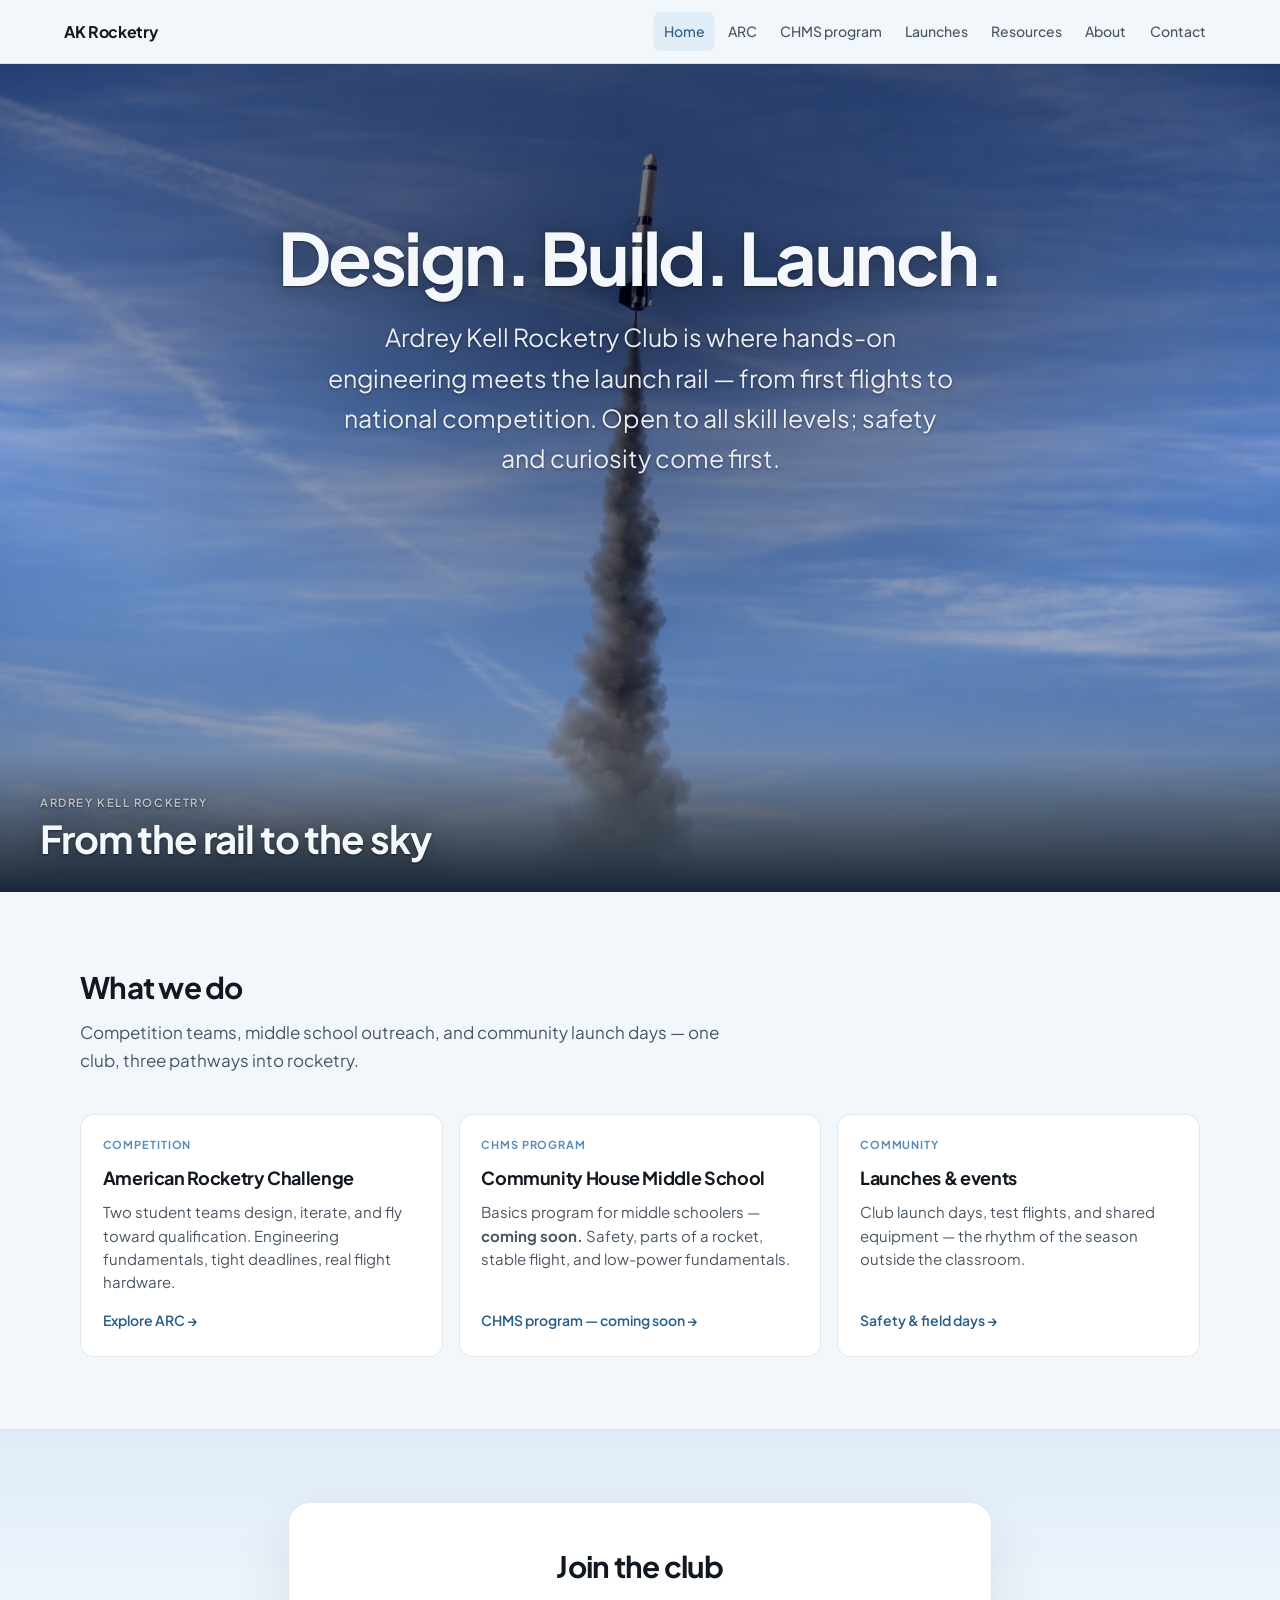
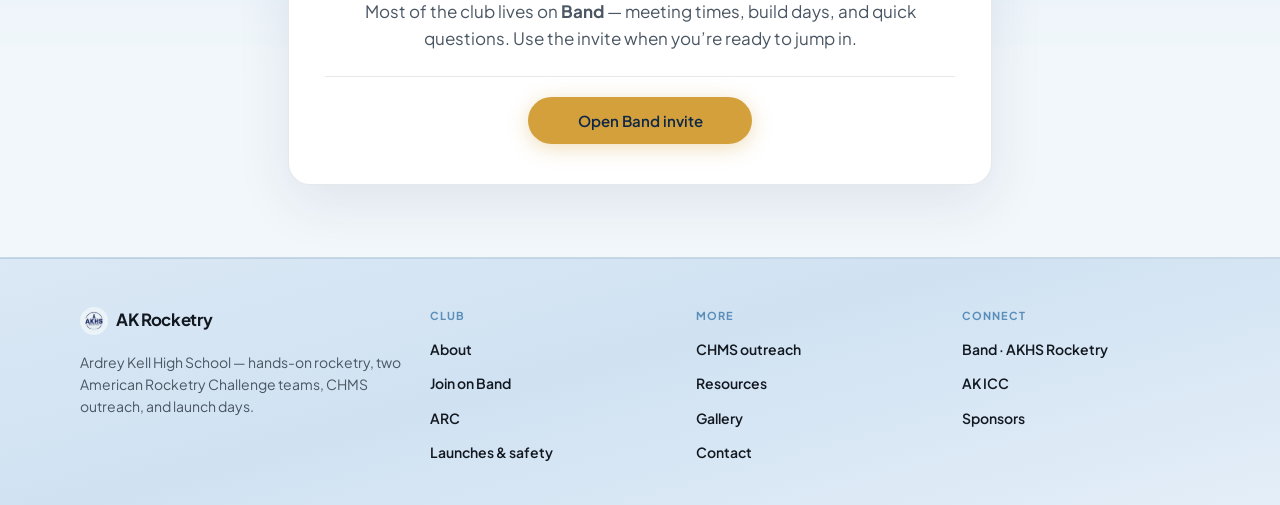
==== commit 950f145d: "Hero Section Improvements & Searchability" ====
--- a/index.html
+++ b/index.html
@@ -8,7 +8,7 @@
       name="description"
       content="Ardrey Kell Rocketry Club — design, build, and launch. American Rocketry Challenge teams, outreach, and community launches."
     />
-    <link rel="canonical" href="__AK_ROCKETRY_SITE_URL__/" />
+    <link rel="canonical" href="https://akrocketry.vercel.app/" />
     <meta property="og:type" content="website" />
     <meta property="og:site_name" content="Ardrey Kell Rocketry Club" />
     <meta property="og:title" content="AK Rocketry Club — Ardrey Kell High School" />
@@ -16,8 +16,8 @@
       property="og:description"
       content="Design, build, and launch with two American Rocketry Challenge teams, CHMS outreach, and club launch days. All skill levels welcome."
     />
-    <meta property="og:url" content="__AK_ROCKETRY_SITE_URL__/" />
-    <meta property="og:image" content="__AK_ROCKETRY_SITE_URL__/images/rocket-launch.png" />
+    <meta property="og:url" content="https://akrocketry.vercel.app/" />
+    <meta property="og:image" content="https://akrocketry.vercel.app/images/rocket-launch.png" />
     <meta property="og:locale" content="en_US" />
     <meta name="twitter:card" content="summary_large_image" />
     <meta name="twitter:title" content="AK Rocketry Club — Ardrey Kell High School" />
@@ -25,9 +25,10 @@
       name="twitter:description"
       content="American Rocketry Challenge teams, middle school outreach, and safety-first launches at Ardrey Kell."
     />
-    <meta name="twitter:image" content="__AK_ROCKETRY_SITE_URL__/images/rocket-launch.png" />
+    <meta name="twitter:image" content="https://akrocketry.vercel.app/images/rocket-launch.png" />
     <title>AK Rocketry Club — Home</title>
-    <link rel="icon" href="favicon.svg" type="image/svg+xml" />
+    <link rel="icon" href="images/akhs-rocketry-logo.png" type="image/png" />
+    <link rel="apple-touch-icon" href="images/akhs-rocketry-logo.png" />
     <link rel="preconnect" href="https://fonts.googleapis.com" />
     <link rel="preconnect" href="https://fonts.gstatic.com" crossorigin />
     <link
@@ -35,6 +36,22 @@
       rel="stylesheet"
     />
     <link rel="stylesheet" href="css/styles.css" />
+    <script type="application/ld+json">
+      {
+        "@context": "https://schema.org",
+        "@type": "Organization",
+        "name": "Ardrey Kell Rocketry Club",
+        "alternateName": "AK Rocketry",
+        "description": "Hands-on rocketry club at Ardrey Kell High School — American Rocketry Challenge teams, CHMS mentorship, and community launches.",
+        "url": "https://akrocketry.vercel.app/",
+        "logo": "https://akrocketry.vercel.app/images/akhs-rocketry-logo.png",
+        "sameAs": [
+          "https://www.instagram.com/akhsrocketry/",
+          "https://band.us/n/aca8bbN3yeG92",
+          "https://akhsicc.github.io/"
+        ]
+      }
+    </script>
   </head>
   <body>
     <a class="skip-link" href="#main">Skip to content</a>
@@ -42,13 +59,6 @@
       <header class="site-header">
         <div class="site-header__inner">
           <a class="logo" href="index.html">
-            <span class="logo__mark" aria-hidden="true">
-              <svg xmlns="http://www.w3.org/2000/svg" viewBox="0 0 24 24" fill="currentColor" aria-hidden="true">
-                <path
-                  d="M12 2l4.5 9h-2.5l.9 6h-3.8l.9-6H7.5L12 2zm-2 15h4v1.2h-2.2L12 21h-1l-.8-2.8H10V17z"
-                />
-              </svg>
-            </span>
             AK Rocketry
           </a>
           <button
@@ -172,11 +182,14 @@
             <div class="site-footer__brand">
               <a class="footer-brand" href="index.html">
                 <span class="logo__mark" aria-hidden="true">
-                  <svg xmlns="http://www.w3.org/2000/svg" viewBox="0 0 24 24" fill="currentColor">
-                    <path
-                      d="M12 2l4.5 9h-2.5l.9 6h-3.8l.9-6H7.5L12 2zm-2 15h4v1.2h-2.2L12 21h-1l-.8-2.8H10V17z"
-                    />
-                  </svg>
+                  <img
+                    class="logo__mark-img"
+                    src="images/akhs-rocketry-logo.png"
+                    alt=""
+                    width="500"
+                    height="500"
+                    decoding="async"
+                  />
                 </span>
                 AK Rocketry
               </a>
--- a/css/styles.css
+++ b/css/styles.css
@@ -28,6 +28,8 @@
 html {
   scroll-behavior: smooth;
   overflow-x: clip;
+  -webkit-text-size-adjust: 100%;
+  text-size-adjust: 100%;
 }
 
 @media (prefers-reduced-motion: reduce) {
@@ -158,17 +160,19 @@
 .logo__mark {
   width: 2rem;
   height: 2rem;
-  border-radius: 10px;
-  background: linear-gradient(145deg, var(--purple) 0%, var(--purple-deep) 100%);
+  border-radius: 999px;
+  background: transparent;
   display: grid;
   place-items: center;
   flex-shrink: 0;
-}
-
-.logo__mark svg {
-  width: 1.1rem;
-  height: 1.1rem;
-  color: var(--accent);
+  overflow: hidden;
+}
+
+.logo__mark-img {
+  width: 100%;
+  height: 100%;
+  object-fit: contain;
+  display: block;
 }
 
 .nav-toggle {
@@ -177,6 +181,8 @@
   justify-content: center;
   width: 2.75rem;
   height: 2.75rem;
+  min-width: 2.75rem;
+  min-height: 2.75rem;
   padding: 0;
   border: 1px solid var(--border);
   border-radius: var(--radius-sm);
@@ -281,8 +287,12 @@
   }
 
   .nav a {
-    padding: 0.75rem 1rem;
+    padding: 0.8rem 1rem;
     font-size: 1rem;
+    min-height: 2.75rem;
+    display: flex;
+    align-items: center;
+    box-sizing: border-box;
   }
 }
 
@@ -723,6 +733,88 @@
   text-align: center;
   background: linear-gradient(180deg, var(--purple-mist) 0%, var(--bg) 100%);
   border-bottom: 1px solid var(--border);
+}
+
+.events-page__hero--photo {
+  position: relative;
+  overflow: hidden;
+  padding: 0;
+  min-height: min(48vh, 520px);
+  display: flex;
+  align-items: flex-end;
+  justify-content: center;
+  background: #101018;
+  border-bottom: 1px solid var(--border);
+}
+
+.events-page__hero-backdrop {
+  position: absolute;
+  inset: 0;
+  z-index: 0;
+  overflow: hidden;
+}
+
+.events-page__hero-backdrop-img {
+  width: 100%;
+  height: 100%;
+  object-fit: cover;
+  object-position: 50% 38%;
+  display: block;
+  transform: scale(1.02);
+  transform-origin: center 38%;
+}
+
+/* ARC — OpenRocket schematic; favor lower UI (motor, fins, readouts) */
+.events-page__hero-backdrop-img--arc-design {
+  object-fit: cover;
+  object-position: 50% 88%;
+  transform: scale(1.03);
+  transform-origin: 50% 88%;
+}
+
+.events-page__hero-overlay {
+  position: absolute;
+  inset: 0;
+  z-index: 1;
+  pointer-events: none;
+  background:
+    radial-gradient(ellipse 90% 70% at 50% 30%, rgba(8, 18, 32, 0.55) 0%, transparent 55%),
+    linear-gradient(180deg, rgba(6, 14, 24, 0.55) 0%, rgba(6, 14, 24, 0.2) 42%, rgba(6, 14, 24, 0.75) 100%);
+}
+
+.events-page__hero-inner {
+  position: relative;
+  z-index: 2;
+  width: 100%;
+  padding: clamp(2.75rem, 8vw, 4.25rem) 0 clamp(2.25rem, 6vw, 3.25rem);
+}
+
+.events-page__hero--photo .events-page__title {
+  color: #f4f8fc;
+  text-shadow: 0 1px 3px rgba(0, 0, 0, 0.45), 0 2px 28px rgba(0, 0, 0, 0.3);
+}
+
+.events-page__hero--photo .events-page__subtitle {
+  color: rgba(244, 248, 252, 0.93);
+  text-shadow: 0 1px 2px rgba(0, 0, 0, 0.35);
+}
+
+@media (prefers-reduced-motion: reduce) {
+  .events-page__hero-backdrop-img {
+    transform: none;
+  }
+}
+
+@media (max-width: 720px) {
+  .events-page__hero-backdrop-img {
+    object-position: center 42%;
+    transform-origin: center 42%;
+  }
+
+  .events-page__hero-backdrop-img--arc-design {
+    object-position: 50% 86%;
+    transform-origin: 50% 86%;
+  }
 }
 
 .events-page__title {
@@ -1292,6 +1384,82 @@
   border-bottom: 1px solid var(--border);
 }
 
+/* Interior page hero — full-bleed photo (CHMS program, etc.) */
+.page-head--hero-photo {
+  position: relative;
+  overflow: hidden;
+  padding: 0;
+  min-height: min(46vh, 460px);
+  display: flex;
+  align-items: flex-end;
+  justify-content: center;
+  background: var(--purple-deep);
+  border-bottom: 1px solid var(--border);
+}
+
+.page-head--hero-photo .page-head__backdrop {
+  position: absolute;
+  inset: 0;
+  z-index: 0;
+  overflow: hidden;
+}
+
+.page-head--hero-photo .page-head__backdrop-img {
+  width: 100%;
+  height: 100%;
+  object-fit: cover;
+  object-position: center 42%;
+  display: block;
+}
+
+/* CHMS campus — keep signage and entrance in frame on wide crop */
+.page-head__backdrop-img--chms {
+  object-position: 38% center;
+}
+
+.page-head--hero-photo .page-head__overlay {
+  position: absolute;
+  inset: 0;
+  z-index: 1;
+  pointer-events: none;
+  background:
+    linear-gradient(180deg, rgba(10, 28, 48, 0.72) 0%, rgba(10, 28, 48, 0.38) 45%, rgba(10, 28, 48, 0.82) 100%);
+}
+
+.page-head__hero-inner {
+  position: relative;
+  z-index: 2;
+  width: 100%;
+  padding: clamp(2.25rem, 6vw, 4rem) 0 clamp(2.5rem, 7vw, 4.5rem);
+  text-align: center;
+}
+
+.page-head--hero-photo h1 {
+  color: #f4f8fc;
+  text-shadow: 0 1px 3px rgba(0, 0, 0, 0.45), 0 2px 28px rgba(0, 0, 0, 0.28);
+}
+
+.page-head--hero-photo .page-head__lede {
+  margin-inline: auto;
+  color: rgba(244, 248, 252, 0.94);
+  text-shadow: 0 1px 2px rgba(0, 0, 0, 0.35);
+}
+
+.page-head--hero-photo .page-head__lede strong {
+  color: #fff;
+}
+
+.page-head--hero-photo .page-head__lede a {
+  color: #fff;
+  font-weight: 600;
+  text-decoration-color: var(--accent);
+  text-underline-offset: 3px;
+}
+
+.page-head--hero-photo .page-head__lede a:hover {
+  color: #ffe9b5;
+}
+
 .page-head h1 {
   margin: 0 0 0.65rem;
   font-size: clamp(1.85rem, 4vw, 2.35rem);
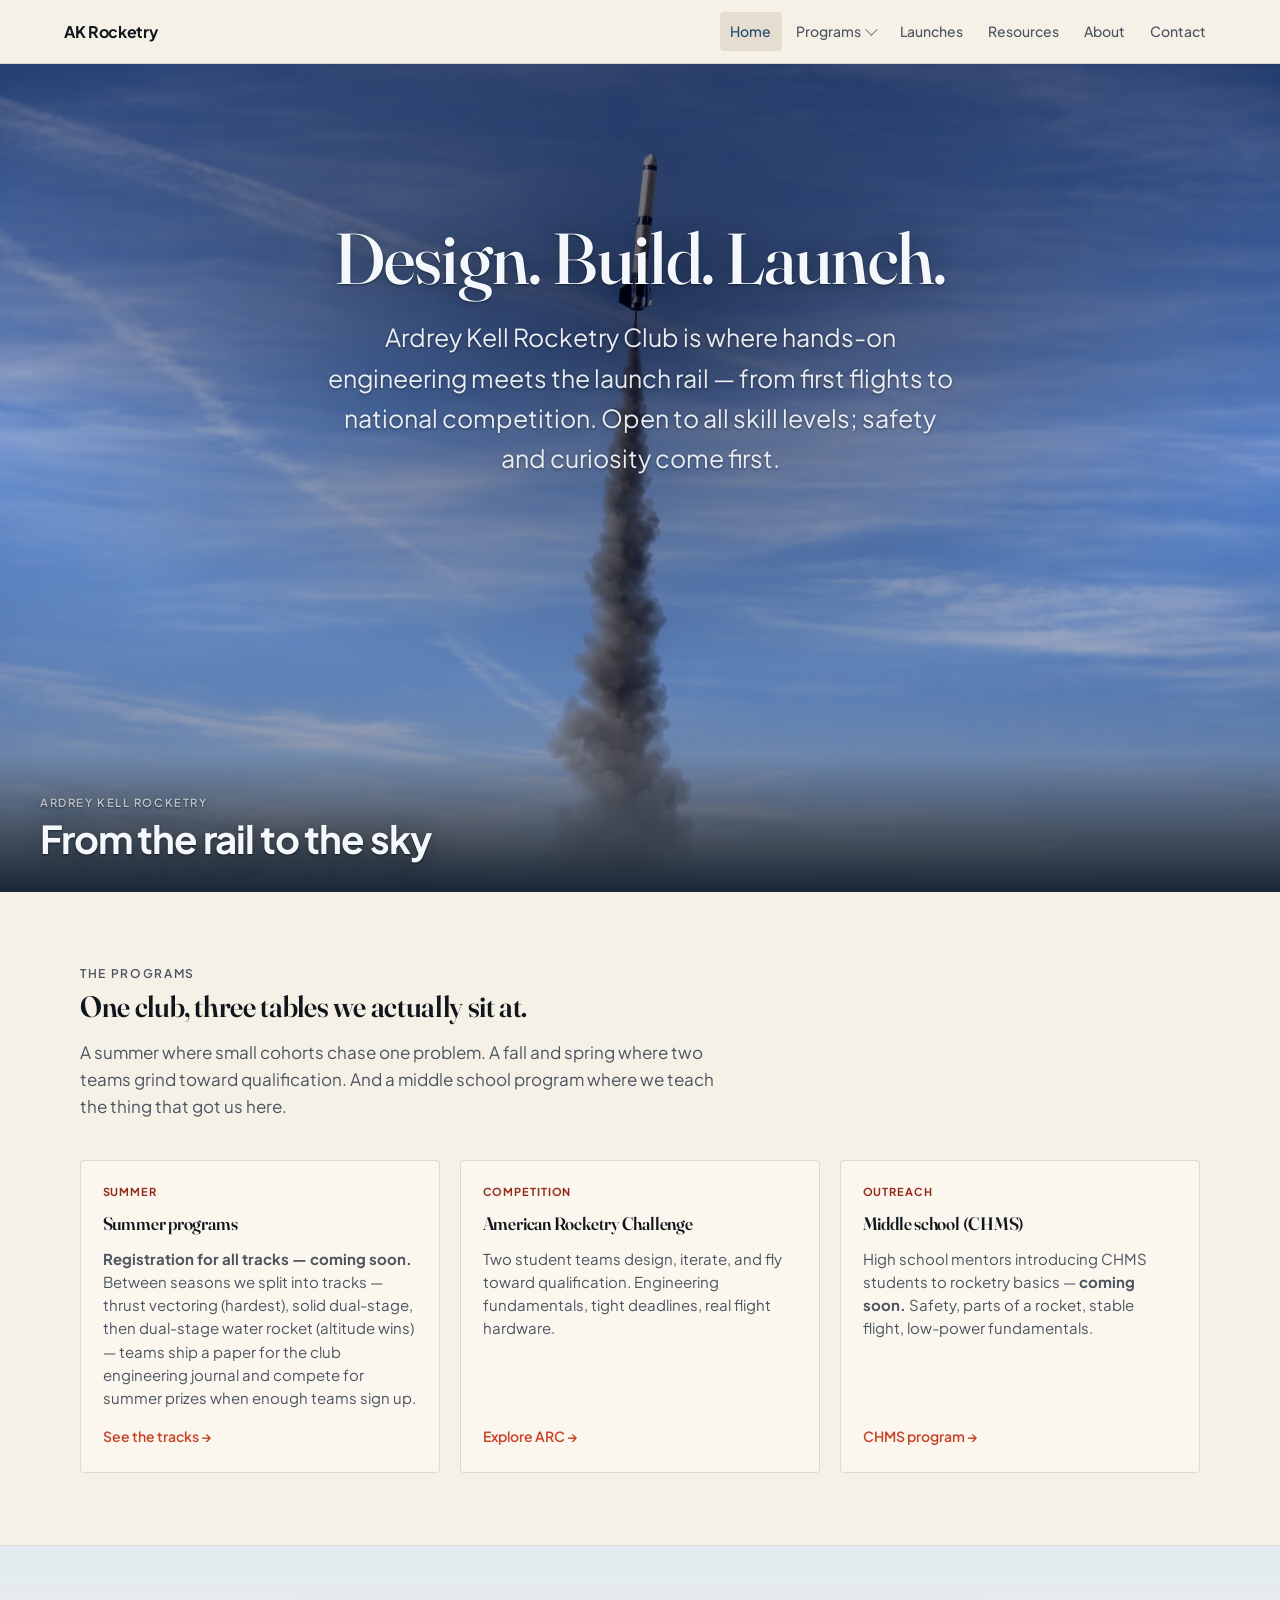
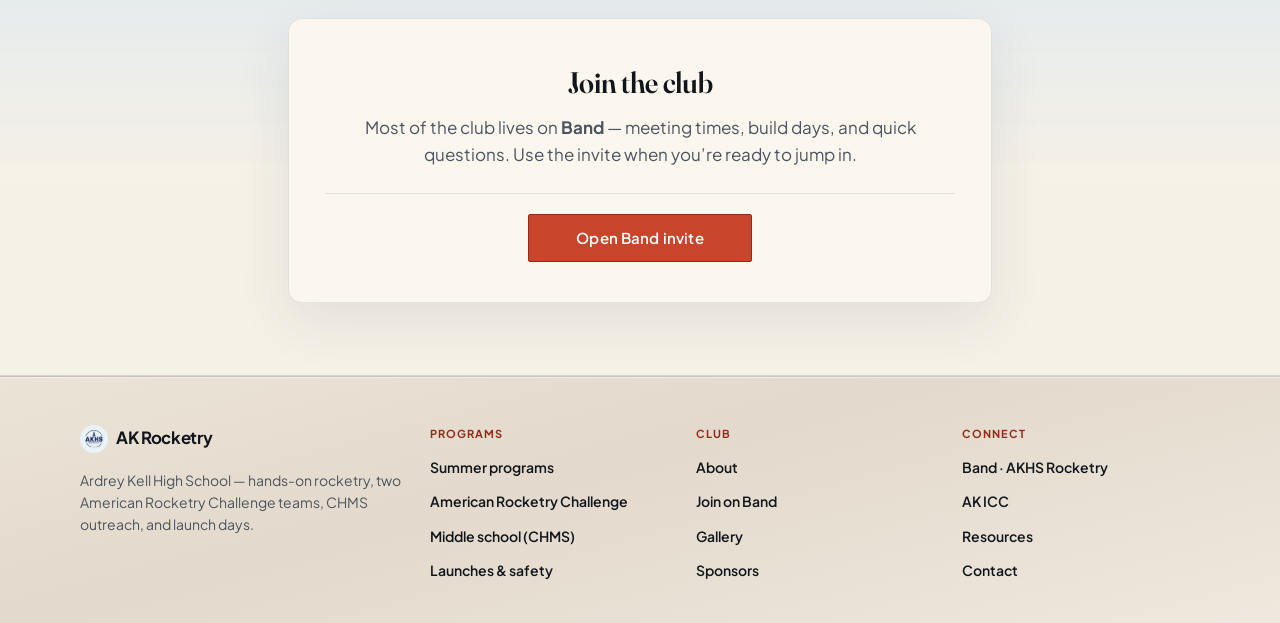
==== commit 5346210b: "Ui + Summer Program Additions" ====
--- a/index.html
+++ b/index.html
@@ -8,7 +8,14 @@
       name="description"
       content="Ardrey Kell Rocketry Club — design, build, and launch. American Rocketry Challenge teams, outreach, and community launches."
     />
+    <meta name="google-site-verification" content="4NTMe3tx55syrNgkwQ4RB3_lJ69d0CmqzKTov0FCXmc" />
     <link rel="canonical" href="https://akrocketry.vercel.app/" />
+    <link
+      rel="sitemap"
+      type="application/xml"
+      title="Sitemap"
+      href="https://akrocketry.vercel.app/sitemap.xml"
+    />
     <meta property="og:type" content="website" />
     <meta property="og:site_name" content="Ardrey Kell Rocketry Club" />
     <meta property="og:title" content="AK Rocketry Club — Ardrey Kell High School" />
@@ -32,7 +39,7 @@
     <link rel="preconnect" href="https://fonts.googleapis.com" />
     <link rel="preconnect" href="https://fonts.gstatic.com" crossorigin />
     <link
-      href="https://fonts.googleapis.com/css2?family=Plus+Jakarta+Sans:ital,wght@0,400;0,500;0,600;0,700;1,400&display=swap"
+      href="https://fonts.googleapis.com/css2?family=Fraunces:ital,opsz,wght@0,9..144,500;0,9..144,700;1,9..144,500&family=Plus+Jakarta+Sans:ital,wght@0,400;0,500;0,600;0,700;1,400&display=swap"
       rel="stylesheet"
     />
     <link rel="stylesheet" href="css/styles.css" />
@@ -73,8 +80,14 @@
           </button>
           <nav id="site-nav" class="nav" data-nav-menu aria-label="Primary">
             <a href="index.html" class="is-active">Home</a>
-            <a href="arc.html">ARC</a>
-            <a href="outreach.html">CHMS program</a>
+            <details class="nav__group" data-nav-group>
+              <summary class="nav__summary">Programs<span class="nav__chev" aria-hidden="true"></span></summary>
+              <div class="nav__panel">
+                <a href="programs.html">Summer programs</a>
+                <a href="arc.html">American Rocketry Challenge</a>
+                <a href="outreach.html">Middle school (CHMS)</a>
+              </div>
+            </details>
             <a href="launches.html">Launches</a>
             <a href="resources.html">Resources</a>
             <a href="about.html">About</a>
@@ -115,13 +128,25 @@
         <section class="section" aria-labelledby="pillars-heading">
           <div class="wrap">
             <div class="section__head">
-              <h2 id="pillars-heading">What we do</h2>
+              <p class="eyebrow">The programs</p>
+              <h2 id="pillars-heading">One club, three tables we actually sit at.</h2>
               <p>
-                Competition teams, middle school outreach, and community launch days — one club, three pathways into
-                rocketry.
+                A summer where small cohorts chase one problem. A fall and spring where two teams grind toward
+                qualification. And a middle school program where we teach the thing that got us here.
               </p>
             </div>
             <div class="cards cards--3">
+              <article class="card">
+                <span class="card__tag">Summer</span>
+                <h3>Summer programs</h3>
+                <p>
+                  <strong>Registration for all tracks &mdash; coming soon.</strong> Between seasons we split into tracks
+                  &mdash; thrust vectoring (hardest), solid dual-stage, then dual-stage water rocket (altitude wins)
+                  &mdash; teams ship a paper for the club engineering journal and compete for summer prizes when enough
+                  teams sign up.
+                </p>
+                <a class="card__link" href="programs.html">See the tracks &rarr;</a>
+              </article>
               <article class="card">
                 <span class="card__tag">Competition</span>
                 <h3>American Rocketry Challenge</h3>
@@ -129,24 +154,16 @@
                   Two student teams design, iterate, and fly toward qualification. Engineering fundamentals, tight
                   deadlines, real flight hardware.
                 </p>
-                <a class="card__link" href="arc.html">Explore ARC →</a>
+                <a class="card__link" href="arc.html">Explore ARC &rarr;</a>
               </article>
               <article class="card">
-                <span class="card__tag">CHMS program</span>
-                <h3>Community House Middle School</h3>
-                <p>
-                  Basics program for middle schoolers — <strong>coming soon.</strong> Safety, parts of a rocket, stable
-                  flight, and low-power fundamentals.
-                </p>
-                <a class="card__link" href="outreach.html">CHMS program — coming soon →</a>
-              </article>
-              <article class="card">
-                <span class="card__tag">Community</span>
-                <h3>Launches &amp; events</h3>
-                <p>
-                  Club launch days, test flights, and shared equipment — the rhythm of the season outside the classroom.
-                </p>
-                <a class="card__link" href="launches.html">Safety &amp; field days →</a>
+                <span class="card__tag">Outreach</span>
+                <h3>Middle school (CHMS)</h3>
+                <p>
+                  High school mentors introducing CHMS students to rocketry basics &mdash;
+                  <strong>coming soon.</strong> Safety, parts of a rocket, stable flight, low-power fundamentals.
+                </p>
+                <a class="card__link" href="outreach.html">CHMS program &rarr;</a>
               </article>
             </div>
           </div>
@@ -199,21 +216,21 @@
               </p>
             </div>
             <div class="site-footer__col">
+              <h3 class="site-footer__heading">Programs</h3>
+              <ul class="site-footer__links">
+                <li><a href="programs.html">Summer programs</a></li>
+                <li><a href="arc.html">American Rocketry Challenge</a></li>
+                <li><a href="outreach.html">Middle school (CHMS)</a></li>
+                <li><a href="launches.html">Launches &amp; safety</a></li>
+              </ul>
+            </div>
+            <div class="site-footer__col">
               <h3 class="site-footer__heading">Club</h3>
               <ul class="site-footer__links">
                 <li><a href="about.html">About</a></li>
                 <li><a href="#join">Join on Band</a></li>
-                <li><a href="arc.html">ARC</a></li>
-                <li><a href="launches.html">Launches &amp; safety</a></li>
-              </ul>
-            </div>
-            <div class="site-footer__col">
-              <h3 class="site-footer__heading">More</h3>
-              <ul class="site-footer__links">
-                <li><a href="outreach.html">CHMS outreach</a></li>
-                <li><a href="resources.html">Resources</a></li>
                 <li><a href="gallery.html">Gallery</a></li>
-                <li><a href="contact.html">Contact</a></li>
+                <li><a href="sponsors.html">Sponsors</a></li>
               </ul>
             </div>
             <div class="site-footer__col">
@@ -227,7 +244,8 @@
                 <li>
                   <a href="https://akhsicc.github.io/" rel="noopener noreferrer" target="_blank">AK ICC</a>
                 </li>
-                <li><a href="sponsors.html">Sponsors</a></li>
+                <li><a href="resources.html">Resources</a></li>
+                <li><a href="contact.html">Contact</a></li>
               </ul>
             </div>
           </div>
--- a/css/styles.css
+++ b/css/styles.css
@@ -1,19 +1,22 @@
 /* AK Rocketry Club — Phase 2 (embeds + polish) */
 :root {
   --font-sans: "Plus Jakarta Sans", system-ui, -apple-system, sans-serif;
+  --font-display: "Fraunces", "Plus Jakarta Sans", Georgia, serif;
   --purple-deep: #0f2847;
-  --purple: #2a5f8a;
+  --purple: #1f486a;
   --purple-soft: #5a8eb8;
-  --purple-mist: #e0ecf6;
-  --accent: #d4a03c;
-  --accent-soft: rgba(212, 160, 60, 0.15);
-  --bg: #f2f7fb;
-  --surface: #ffffff;
-  --text: #121820;
-  --text-muted: #4a5663;
+  --purple-mist: #e4ddd0;
+  --accent: #c8442a;
+  --accent-soft: rgba(200, 68, 42, 0.12);
+  --accent-deep: #962a18;
+  --bg: #f6f1e7;
+  --surface: #fbf7ee;
+  --text: #10161c;
+  --text-muted: #4b5460;
+  --rule: rgba(15, 40, 68, 0.14);
   --border: rgba(15, 40, 68, 0.1);
-  --radius: 14px;
-  --radius-sm: 8px;
+  --radius: 6px;
+  --radius-sm: 4px;
   --header-h: 4rem;
   --max: 70rem;
   --ease: cubic-bezier(0.25, 0.1, 0.25, 1);
@@ -123,10 +126,8 @@
   top: 0;
   z-index: 100;
   height: var(--header-h);
-  background: rgba(242, 247, 251, 0.82);
-  backdrop-filter: blur(12px);
-  -webkit-backdrop-filter: blur(12px);
-  border-bottom: 1px solid var(--border);
+  background: var(--bg);
+  border-bottom: 1px solid var(--rule);
   padding-inline: env(safe-area-inset-left, 0px) env(safe-area-inset-right, 0px);
 }
 
@@ -436,8 +437,9 @@
 /* —— Footer —— */
 .site-footer {
   margin-top: auto;
-  background: linear-gradient(165deg, #dbe8f5 0%, #d0e2f2 45%, #e4eef8 100%);
-  border-top: 1px solid rgba(42, 95, 138, 0.14);
+  background: linear-gradient(165deg, #ebe4d6 0%, #e3d9cc 42%, #efe8de 100%);
+  border-top: 1px solid var(--rule);
+  box-shadow: inset 0 1px 0 rgba(255, 255, 255, 0.45);
 }
 
 .site-footer__main {
@@ -482,7 +484,7 @@
 }
 
 .footer-brand:hover {
-  color: var(--purple);
+  color: var(--accent-deep);
 }
 
 .footer-brand .logo__mark {
@@ -497,7 +499,7 @@
   font-weight: 700;
   text-transform: uppercase;
   letter-spacing: 0.1em;
-  color: var(--purple-soft);
+  color: var(--accent-deep);
 }
 
 .site-footer__links {
@@ -518,7 +520,7 @@
 }
 
 .site-footer__links a:hover {
-  color: var(--purple);
+  color: var(--accent);
 }
 
 .site-footer__meta,
@@ -538,7 +540,7 @@
   font-size: 0.875rem;
   font-weight: 600;
   text-decoration: none;
-  color: var(--purple);
+  color: var(--text);
 }
 
 .footer-nav a:hover {
@@ -1434,11 +1436,6 @@
   text-align: center;
 }
 
-.page-head--hero-photo h1 {
-  color: #f4f8fc;
-  text-shadow: 0 1px 3px rgba(0, 0, 0, 0.45), 0 2px 28px rgba(0, 0, 0, 0.28);
-}
-
 .page-head--hero-photo .page-head__lede {
   margin-inline: auto;
   color: rgba(244, 248, 252, 0.94);
@@ -1466,6 +1463,14 @@
   font-weight: 700;
   letter-spacing: -0.03em;
   color: var(--purple-deep);
+}
+
+/* After .page-head h1 so color/text-shadow win over purple-deep on photo heroes */
+.page-head--hero-photo h1 {
+  color: #f4f8fc;
+  font-size: clamp(2rem, 4.5vw, 2.65rem);
+  font-weight: 800;
+  text-shadow: 0 1px 3px rgba(0, 0, 0, 0.45), 0 2px 28px rgba(0, 0, 0, 0.28);
 }
 
 .page-head p {
@@ -1568,17 +1573,17 @@
   padding: 1.2rem 1.35rem;
   text-decoration: none;
   color: inherit;
-  background: linear-gradient(135deg, var(--purple-deep) 0%, #1a4a72 55%, #0c2038 100%);
-  border-radius: calc(var(--radius) + 6px);
-  border: 1px solid rgba(255, 255, 255, 0.14);
-  box-shadow: 0 16px 44px rgba(18, 48, 78, 0.28);
-  transition: transform 0.2s var(--ease), box-shadow 0.2s var(--ease);
+  background: var(--surface);
+  border-radius: var(--radius);
+  border: 1px solid var(--rule);
+  box-shadow: 0 1px 0 rgba(15, 40, 68, 0.04);
+  transition: border-color 0.2s var(--ease), box-shadow 0.2s var(--ease);
 }
 
 .contact-band-card:hover {
   color: inherit;
-  transform: translateY(-3px);
-  box-shadow: 0 22px 52px rgba(18, 48, 78, 0.34);
+  border-color: var(--accent);
+  box-shadow: 0 8px 28px rgba(16, 22, 28, 0.06);
 }
 
 .contact-band-card:focus-visible {
@@ -1601,9 +1606,9 @@
   height: 3.125rem;
   display: grid;
   place-items: center;
-  border-radius: 14px;
-  background: rgba(255, 255, 255, 0.12);
-  color: var(--accent);
+  border-radius: var(--radius-sm);
+  background: var(--purple-mist);
+  color: var(--accent-deep);
   line-height: 0;
   flex-shrink: 0;
 }
@@ -1620,7 +1625,7 @@
   font-weight: 700;
   letter-spacing: 0.14em;
   text-transform: uppercase;
-  color: rgba(255, 255, 255, 0.62);
+  color: var(--text-muted);
 }
 
 .contact-band-card__title {
@@ -1628,7 +1633,7 @@
   font-size: 1.15rem;
   font-weight: 700;
   letter-spacing: -0.02em;
-  color: #fff;
+  color: var(--text);
   line-height: 1.2;
 }
 
@@ -1637,13 +1642,13 @@
   margin-top: 0.25rem;
   font-size: 0.875rem;
   line-height: 1.45;
-  color: rgba(255, 255, 255, 0.82);
+  color: var(--text-muted);
 }
 
 .contact-band-card__action {
   font-size: 0.875rem;
   font-weight: 700;
-  color: #f0d78a;
+  color: var(--accent);
   white-space: nowrap;
 }
 
@@ -1656,7 +1661,7 @@
   .contact-band-card__action {
     grid-column: 1 / -1;
     padding-top: 0.35rem;
-    border-top: 1px solid rgba(255, 255, 255, 0.12);
+    border-top: 1px solid var(--rule);
   }
 }
 
@@ -2552,3 +2557,595 @@
     align-self: flex-start;
   }
 }
+
+/* ========================================================================
+   Editorial refresh layer (Programs IA + de-AI direction)
+   ======================================================================== */
+
+/* Display typography — Fraunces on primary headings */
+.hero__text h1,
+.page-head h1,
+.section__head h2,
+.prose h2,
+.prose h3,
+.events-page__h2,
+.arc-block-head h2,
+.arc-support h2,
+.card h3,
+.programs-head__title,
+.tracks__head h2,
+.track__name,
+.tracks__note h3 {
+  font-family: var(--font-display);
+  font-weight: 600;
+  font-variation-settings: "opsz" 96;
+  letter-spacing: -0.012em;
+}
+
+.hero__text h1,
+.page-head h1,
+.programs-head__title {
+  font-weight: 500;
+  line-height: 1.04;
+}
+
+/* Tone selection ink */
+::selection {
+  background: var(--accent);
+  color: #fff;
+}
+
+/* Buttons — rocket-flame primary, flatter shadow */
+.btn {
+  border-radius: 2px;
+  letter-spacing: 0.01em;
+}
+
+.btn--primary {
+  background: var(--accent);
+  color: #fff;
+  box-shadow: none;
+  border: 1px solid var(--accent-deep);
+}
+
+.btn--primary:hover {
+  background: var(--accent-deep);
+  color: #fff;
+  box-shadow: none;
+}
+
+.btn--subtle {
+  background: transparent;
+  border: 1px solid var(--rule);
+  color: var(--text);
+  border-radius: 2px;
+}
+
+.btn--subtle:hover {
+  background: var(--purple-mist);
+  color: var(--text);
+}
+
+/* Card tag + link — align with new accent */
+.card {
+  border-radius: 4px;
+  background: var(--surface);
+  border: 1px solid var(--rule);
+}
+
+.card:hover {
+  border-color: var(--accent);
+  box-shadow: 0 10px 30px rgba(16, 22, 28, 0.06);
+}
+
+.card__tag {
+  color: var(--accent-deep);
+}
+
+.card__link {
+  color: var(--accent);
+}
+
+.card__link:hover {
+  color: var(--accent-deep);
+}
+
+/* —— Nav dropdown (Programs) —— */
+.nav {
+  gap: 0.25rem;
+}
+
+.nav__group {
+  position: relative;
+  margin: 0;
+}
+
+.nav__summary {
+  display: inline-flex;
+  align-items: center;
+  gap: 0.35rem;
+  list-style: none;
+  cursor: pointer;
+  padding: 0.5rem 0.65rem;
+  border-radius: var(--radius-sm);
+  font-size: 0.875rem;
+  font-weight: 500;
+  color: var(--text-muted);
+  user-select: none;
+  transition: color 0.15s var(--ease), background 0.15s var(--ease);
+}
+
+.nav__summary::-webkit-details-marker {
+  display: none;
+}
+
+.nav__summary:hover {
+  color: var(--text);
+  background: rgba(15, 40, 68, 0.06);
+}
+
+.nav__group.is-active > .nav__summary {
+  color: var(--text);
+}
+
+.nav__group.is-active > .nav__summary::after {
+  content: "";
+  position: absolute;
+  left: 0.65rem;
+  right: 0.65rem;
+  bottom: 0.1rem;
+  height: 2px;
+  background: var(--accent);
+}
+
+.nav__chev {
+  width: 0.55rem;
+  height: 0.55rem;
+  border-right: 1.5px solid currentColor;
+  border-bottom: 1.5px solid currentColor;
+  transform: translateY(-2px) rotate(45deg);
+  transition: transform 0.18s var(--ease);
+  opacity: 0.7;
+}
+
+.nav__group[open] > .nav__summary .nav__chev {
+  transform: translateY(1px) rotate(225deg);
+}
+
+.nav__panel {
+  position: absolute;
+  top: calc(100% + 0.35rem);
+  left: 0;
+  min-width: 16rem;
+  padding: 0.35rem;
+  background: var(--surface);
+  border: 1px solid var(--rule);
+  border-radius: 4px;
+  box-shadow: 0 14px 40px rgba(16, 22, 28, 0.08);
+  display: flex;
+  flex-direction: column;
+  gap: 0.1rem;
+  z-index: 110;
+  animation: nav-panel-in 0.14s var(--ease);
+}
+
+@keyframes nav-panel-in {
+  from {
+    opacity: 0;
+    transform: translateY(-4px);
+  }
+  to {
+    opacity: 1;
+    transform: translateY(0);
+  }
+}
+
+.nav__panel a {
+  display: block;
+  padding: 0.55rem 0.75rem;
+  font-size: 0.875rem;
+  font-weight: 500;
+  color: var(--text);
+  text-decoration: none;
+  border-radius: 3px;
+  transition: background 0.15s var(--ease), color 0.15s var(--ease);
+}
+
+.nav__panel a:hover {
+  background: var(--purple-mist);
+  color: var(--text);
+}
+
+.nav__panel a.is-active {
+  color: var(--accent-deep);
+  background: var(--accent-soft);
+}
+
+/* Mobile dropdown behavior */
+@media (max-width: 56rem) {
+  .nav__group,
+  .nav__group[open] {
+    width: 100%;
+  }
+
+  .nav__summary {
+    width: 100%;
+    justify-content: space-between;
+    padding: 0.8rem 1rem;
+    font-size: 1rem;
+    min-height: 2.75rem;
+    box-sizing: border-box;
+  }
+
+  .nav__panel {
+    position: static;
+    box-shadow: none;
+    border: none;
+    background: transparent;
+    padding: 0 0 0.35rem 1rem;
+    min-width: 0;
+    animation: none;
+    border-left: 2px solid var(--rule);
+    margin-left: 0.75rem;
+  }
+
+  .nav__panel a {
+    padding: 0.65rem 0.85rem;
+    font-size: 0.95rem;
+  }
+}
+
+/* —— Home pillars: equal columns, cards stretch to same height —— */
+@media (min-width: 56rem) {
+  .cards--3 {
+    grid-template-columns: repeat(3, 1fr);
+    align-items: stretch;
+    gap: 1.25rem;
+  }
+
+  .cards--3 .card {
+    height: 100%;
+    min-height: 100%;
+  }
+}
+
+/* —— Programs page —— */
+.programs-head {
+  padding: clamp(3.5rem, 8vw, 6rem) 0 clamp(2rem, 5vw, 3.5rem);
+  border-bottom: 1px solid var(--rule);
+}
+
+.programs-head .wrap {
+  max-width: 60rem;
+}
+
+.eyebrow {
+  font-family: var(--font-sans);
+  font-size: 0.75rem;
+  font-weight: 600;
+  letter-spacing: 0.14em;
+  text-transform: uppercase;
+  color: var(--accent-deep);
+  margin: 0 0 1.1rem;
+}
+
+.programs-head__title {
+  font-size: clamp(2.1rem, 5vw, 3.6rem);
+  margin: 0 0 1rem;
+  max-width: 22ch;
+}
+
+.programs-head__registration {
+  margin: 0 0 1.75rem;
+  padding: 1.05rem 1.35rem 1.15rem;
+  max-width: 48rem;
+  font-size: clamp(1rem, 1.5vw, 1.125rem);
+  line-height: 1.5;
+  color: #fff8f0;
+  background: var(--accent-deep);
+  border: 1px solid rgba(0, 0, 0, 0.12);
+  border-radius: var(--radius-sm);
+  border-left: 5px solid var(--accent);
+  box-shadow: 0 8px 28px rgba(45, 20, 12, 0.28);
+}
+
+.programs-head__registration a {
+  color: #ffe8d4;
+  font-weight: 600;
+  text-decoration-thickness: 1px;
+  text-underline-offset: 3px;
+}
+
+.programs-head__registration a:hover {
+  color: #fff;
+}
+
+.programs-head__registration-label {
+  display: block;
+  margin-bottom: 0.4rem;
+  font-family: var(--font-sans);
+  font-size: 0.6875rem;
+  font-weight: 700;
+  letter-spacing: 0.18em;
+  text-transform: uppercase;
+  color: rgba(255, 232, 212, 0.82);
+}
+
+.programs-head__lede {
+  font-size: clamp(1.05rem, 1.4vw, 1.2rem);
+  line-height: 1.55;
+  color: var(--text-muted);
+  max-width: 54ch;
+  margin: 0 0 2rem;
+}
+
+.programs-head__meta {
+  display: grid;
+  gap: 1.25rem 2rem;
+  grid-template-columns: repeat(auto-fit, minmax(10rem, 1fr));
+  margin: 0;
+  padding: 1.25rem 0 0;
+  border-top: 1px solid var(--rule);
+}
+
+.programs-head__meta div {
+  display: flex;
+  flex-direction: column;
+  gap: 0.15rem;
+}
+
+.programs-head__meta dt {
+  font-size: 0.72rem;
+  font-weight: 600;
+  letter-spacing: 0.12em;
+  text-transform: uppercase;
+  color: var(--text-muted);
+}
+
+.programs-head__meta dd {
+  margin: 0;
+  font-size: 0.95rem;
+  color: var(--text);
+}
+
+/* —— Summer program: project write-up —— */
+.programs-paper {
+  padding: 0 0 clamp(2rem, 4vw, 3rem);
+  border-bottom: 1px solid var(--rule);
+}
+
+.programs-paper .wrap {
+  max-width: 60rem;
+}
+
+.programs-paper h2 {
+  font-family: var(--font-display);
+  font-size: clamp(1.35rem, 2.5vw, 1.75rem);
+  font-weight: 600;
+  margin: 0 0 0.75rem;
+  letter-spacing: -0.012em;
+}
+
+.programs-paper__lede {
+  margin: 0 0 1.25rem;
+  color: var(--text-muted);
+  max-width: 58ch;
+  line-height: 1.6;
+}
+
+.programs-paper__list {
+  margin: 0 0 1.5rem;
+  padding-left: 1.2rem;
+  color: var(--text-muted);
+  line-height: 1.55;
+}
+
+.programs-paper__list li + li {
+  margin-top: 0.4rem;
+}
+
+.programs-paper__incentive {
+  margin: 0;
+  padding: 1rem 1.15rem;
+  background: var(--accent-soft);
+  border: 1px solid rgba(200, 68, 42, 0.22);
+  border-radius: var(--radius);
+  color: var(--text);
+  font-size: 0.9375rem;
+  line-height: 1.55;
+  max-width: 52ch;
+}
+
+.programs-paper__incentive strong {
+  color: var(--accent-deep);
+}
+
+/* —— Tracks list —— */
+.tracks {
+  padding: clamp(3rem, 6vw, 5rem) 0;
+}
+
+.tracks__head {
+  max-width: 42rem;
+  margin-bottom: clamp(2rem, 4vw, 3rem);
+}
+
+.tracks__head h2 {
+  font-size: clamp(1.65rem, 3vw, 2.2rem);
+  margin: 0 0 0.75rem;
+}
+
+.tracks__head p {
+  color: var(--text-muted);
+  margin: 0;
+}
+
+.track-list {
+  list-style: none;
+  padding: 0;
+  margin: 0;
+  counter-reset: track;
+  border-top: 1px solid var(--rule);
+}
+
+.track {
+  display: grid;
+  grid-template-columns: minmax(3.5rem, 6rem) 1fr;
+  gap: clamp(1rem, 4vw, 3rem);
+  padding: clamp(1.75rem, 3.5vw, 2.75rem) 0;
+  border-bottom: 1px solid var(--rule);
+}
+
+.track__index {
+  font-family: var(--font-display);
+  font-size: clamp(2.5rem, 5vw, 3.75rem);
+  font-weight: 500;
+  font-style: italic;
+  color: var(--accent);
+  line-height: 1;
+  letter-spacing: -0.02em;
+}
+
+.track__body {
+  min-width: 0;
+}
+
+.track__name {
+  font-size: clamp(1.5rem, 2.4vw, 2rem);
+  margin: 0 0 0.5rem;
+  font-weight: 600;
+}
+
+.track__who {
+  margin: 0 0 1rem;
+  font-style: italic;
+  color: var(--text-muted);
+  font-size: 0.95rem;
+}
+
+.track__difficulty {
+  margin: 0 0 0.75rem;
+  font-size: 0.8125rem;
+  font-weight: 600;
+  color: var(--purple-deep);
+}
+
+.track__difficulty span {
+  font-weight: 700;
+  text-transform: uppercase;
+  letter-spacing: 0.08em;
+  font-size: 0.7rem;
+  color: var(--accent-deep);
+  margin-right: 0.4rem;
+}
+
+.track__incentive {
+  margin: 0 0 1rem;
+  padding: 0.95rem 1.05rem 1rem;
+  font-family: var(--font-display);
+  font-size: clamp(1.35rem, 3vw, 2rem);
+  font-weight: 600;
+  line-height: 1.2;
+  letter-spacing: -0.02em;
+  color: var(--accent-deep);
+  background: linear-gradient(90deg, var(--accent-soft) 0%, rgba(200, 68, 42, 0.06) 100%);
+  border: 1px solid rgba(200, 68, 42, 0.28);
+  border-radius: var(--radius-sm);
+  box-shadow: 0 1px 0 rgba(15, 40, 68, 0.04);
+}
+
+.track__incentive--cash {
+  font-size: clamp(1.65rem, 4vw, 2.45rem);
+  font-weight: 700;
+}
+
+.track__incentive > .track__incentive--cash {
+  display: inline-block;
+  margin-right: 0.35rem;
+  vertical-align: baseline;
+}
+
+.track__incentive-journal {
+  display: block;
+  margin: 0.2rem 0 0.35rem;
+  font-family: var(--font-display);
+  font-size: clamp(1.2rem, 2.6vw, 1.75rem);
+  font-weight: 600;
+  letter-spacing: -0.02em;
+  color: var(--accent-deep);
+  line-height: 1.2;
+}
+
+.track__incentive-note {
+  display: block;
+  margin-top: 0.4rem;
+  font-family: var(--font-sans);
+  font-size: 0.8125rem;
+  font-weight: 500;
+  letter-spacing: 0;
+  line-height: 1.45;
+  color: var(--text-muted);
+}
+
+.track__desc {
+  margin: 0 0 1.1rem;
+  max-width: 62ch;
+  line-height: 1.65;
+}
+
+.track__status {
+  margin: 0;
+  font-size: 0.78rem;
+  letter-spacing: 0.06em;
+  color: var(--text-muted);
+}
+
+.track__status span {
+  font-weight: 700;
+  text-transform: uppercase;
+  letter-spacing: 0.14em;
+  color: var(--accent-deep);
+  margin-right: 0.5rem;
+}
+
+/* Alternate sides for editorial rhythm */
+@media (min-width: 56rem) {
+  .track:nth-child(even) {
+    grid-template-columns: 1fr minmax(3.5rem, 6rem);
+  }
+  .track:nth-child(even) .track__index {
+    order: 2;
+    text-align: right;
+  }
+  .track:nth-child(even) .track__body {
+    order: 1;
+    text-align: left;
+  }
+}
+
+.tracks__note {
+  margin-top: clamp(2rem, 4vw, 3rem);
+  padding: clamp(1.5rem, 3vw, 2rem);
+  background: var(--surface);
+  border: 1px solid var(--rule);
+  border-left: 3px solid var(--accent);
+  border-radius: 2px;
+  max-width: 46rem;
+}
+
+.tracks__note h3 {
+  margin: 0 0 0.5rem;
+  font-size: 1.15rem;
+}
+
+.tracks__note p {
+  margin: 0 0 1rem;
+  color: var(--text-muted);
+}
+
+.tracks__cta {
+  display: flex;
+  flex-wrap: wrap;
+  gap: 0.75rem;
+  margin: 0;
+}
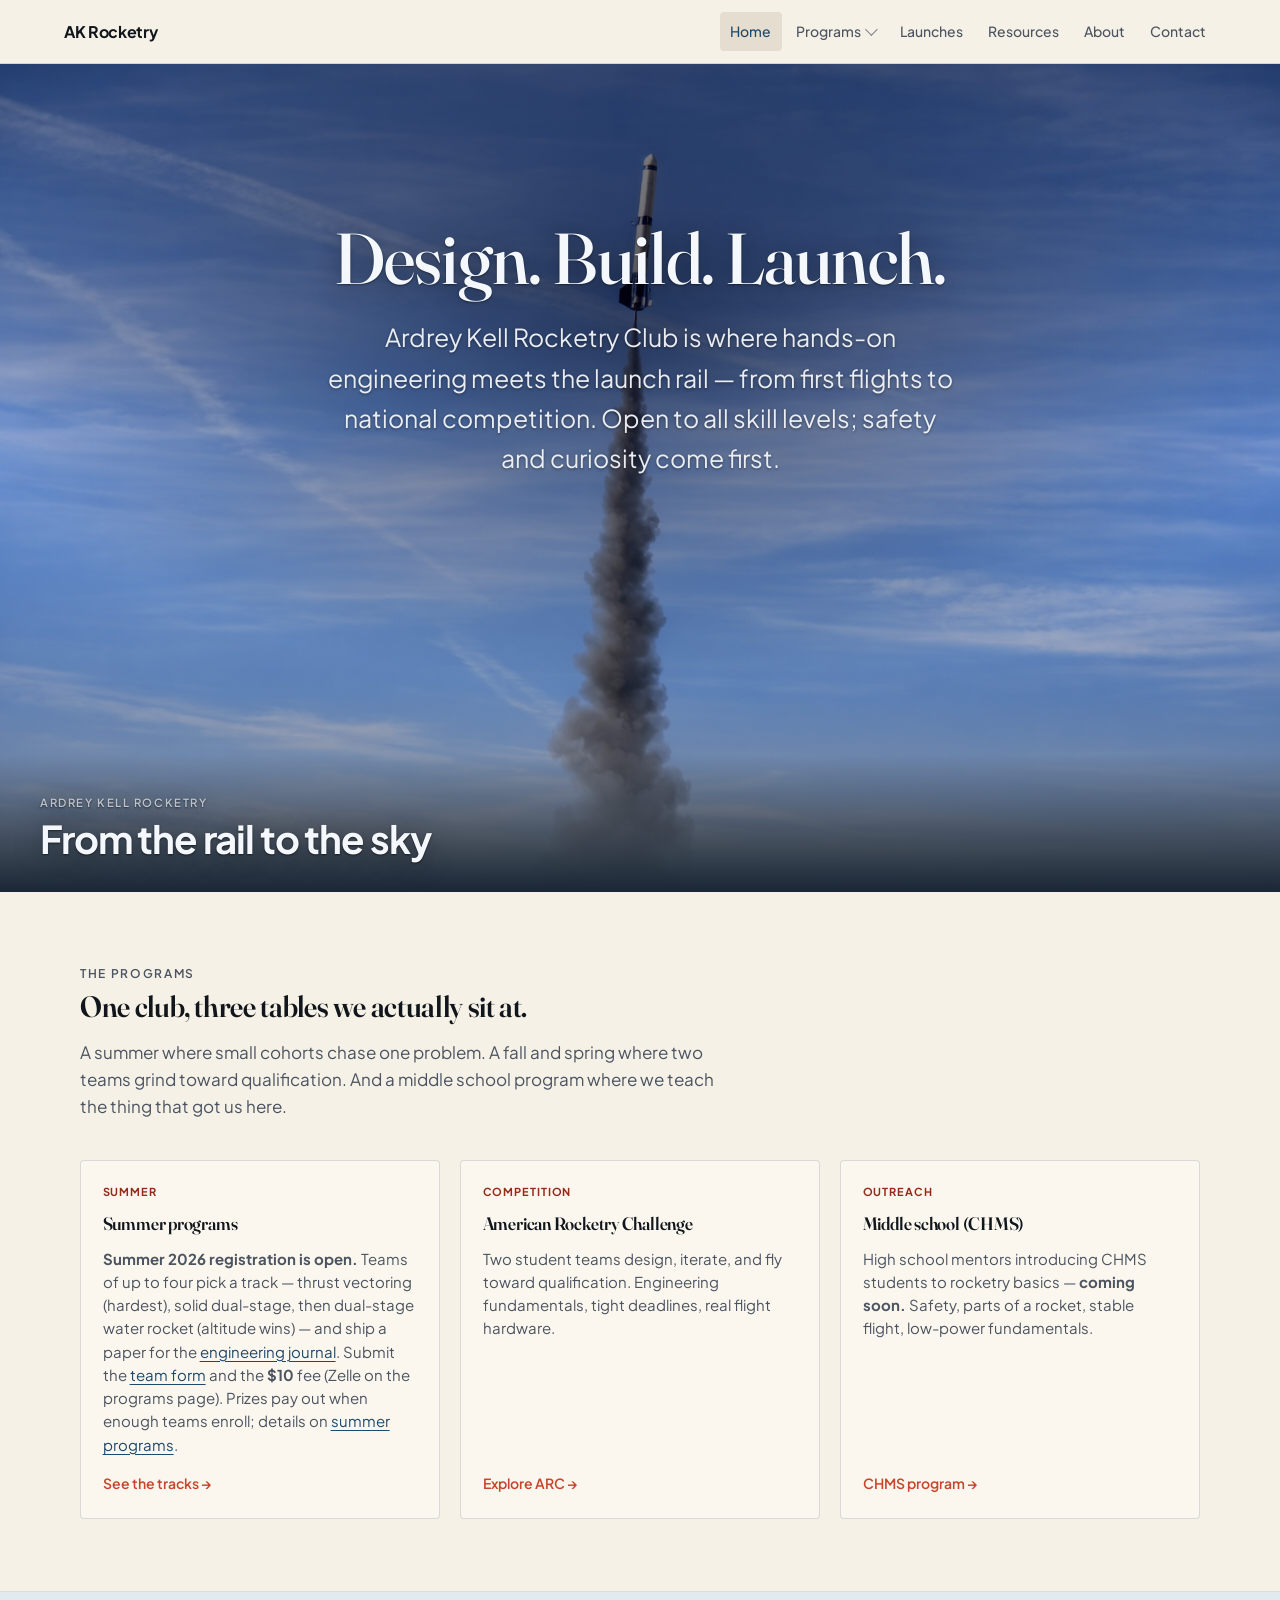
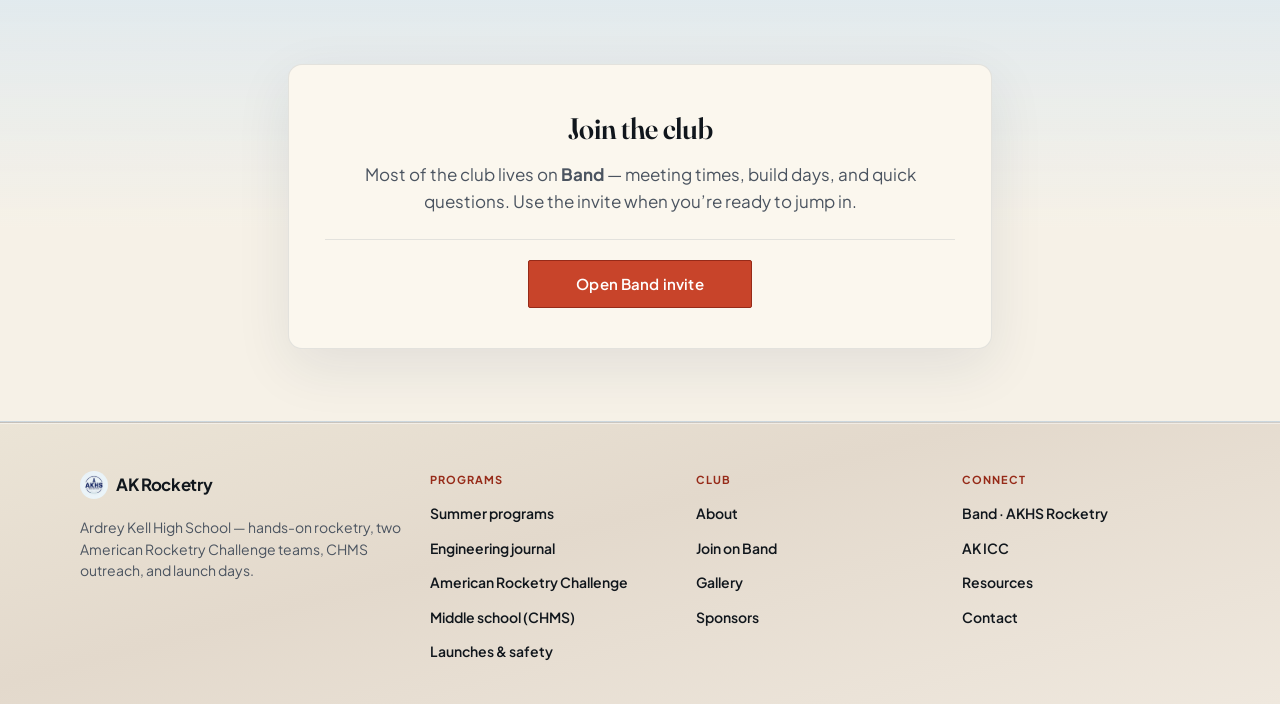
==== commit e375f0d9: "Journal Addition" ====
--- a/index.html
+++ b/index.html
@@ -84,6 +84,7 @@
               <summary class="nav__summary">Programs<span class="nav__chev" aria-hidden="true"></span></summary>
               <div class="nav__panel">
                 <a href="programs.html">Summer programs</a>
+                <a href="journal.html">Engineering journal</a>
                 <a href="arc.html">American Rocketry Challenge</a>
                 <a href="outreach.html">Middle school (CHMS)</a>
               </div>
@@ -140,10 +141,12 @@
                 <span class="card__tag">Summer</span>
                 <h3>Summer programs</h3>
                 <p>
-                  <strong>Registration for all tracks &mdash; coming soon.</strong> Between seasons we split into tracks
-                  &mdash; thrust vectoring (hardest), solid dual-stage, then dual-stage water rocket (altitude wins)
-                  &mdash; teams ship a paper for the club engineering journal and compete for summer prizes when enough
-                  teams sign up.
+                  <strong>Summer 2026 registration is open.</strong> Teams of up to four pick a track &mdash; thrust
+                  vectoring (hardest), solid dual-stage, then dual-stage water rocket (altitude wins) &mdash; and ship a
+                  paper for the <a href="journal.html">engineering journal</a>. Submit the
+                  <a href="https://forms.gle/gw1iRNM9sgwwykNJ9" rel="noopener noreferrer" target="_blank">team form</a>
+                  and the <strong>$10</strong> fee (Zelle on the programs page). Prizes pay out when enough teams enroll;
+                  details on <a href="programs.html">summer programs</a>.
                 </p>
                 <a class="card__link" href="programs.html">See the tracks &rarr;</a>
               </article>
@@ -219,6 +222,7 @@
               <h3 class="site-footer__heading">Programs</h3>
               <ul class="site-footer__links">
                 <li><a href="programs.html">Summer programs</a></li>
+                <li><a href="journal.html">Engineering journal</a></li>
                 <li><a href="arc.html">American Rocketry Challenge</a></li>
                 <li><a href="outreach.html">Middle school (CHMS)</a></li>
                 <li><a href="launches.html">Launches &amp; safety</a></li>
--- a/css/styles.css
+++ b/css/styles.css
@@ -2871,6 +2871,47 @@
   color: rgba(255, 232, 212, 0.82);
 }
 
+.programs-head__registration-lede {
+  margin: 0 0 0.85rem;
+  font-size: clamp(1rem, 1.5vw, 1.125rem);
+  line-height: 1.5;
+  color: #fff8f0;
+}
+
+.programs-head__registration-list {
+  margin: 0 0 1rem;
+  padding-left: 1.2rem;
+  font-size: 0.9375rem;
+  line-height: 1.5;
+  color: rgba(255, 248, 240, 0.95);
+}
+
+.programs-head__registration-list li + li {
+  margin-top: 0.35rem;
+}
+
+.programs-head__registration-cta {
+  margin: 0 0 0.65rem;
+}
+
+.programs-head__registration-meta {
+  margin: 0;
+  font-size: 0.8125rem;
+  line-height: 1.45;
+  color: rgba(255, 232, 212, 0.88);
+}
+
+.programs-head__registration-meta a {
+  color: #ffe8d4;
+  font-weight: 600;
+  text-decoration-thickness: 1px;
+  text-underline-offset: 3px;
+}
+
+.programs-head__registration-meta a:hover {
+  color: #fff;
+}
+
 .programs-head__lede {
   font-size: clamp(1.05rem, 1.4vw, 1.2rem);
   line-height: 1.55;
@@ -3149,3 +3190,150 @@
   gap: 0.75rem;
   margin: 0;
 }
+
+/* —— Engineering journal page —— */
+.journal-standards {
+  margin: 0 0 1.5rem;
+  padding: 1.15rem 1.25rem 1.2rem;
+  max-width: 52ch;
+  background: linear-gradient(135deg, rgba(15, 40, 71, 0.06) 0%, rgba(200, 68, 42, 0.06) 100%);
+  border: 1px solid var(--rule);
+  border-left: 4px solid var(--accent-deep);
+  border-radius: var(--radius-sm);
+}
+
+.journal-standards h3 {
+  margin: 0 0 0.5rem;
+  font-size: 1rem;
+  font-weight: 700;
+  letter-spacing: 0.06em;
+  text-transform: uppercase;
+  color: var(--accent-deep);
+}
+
+.journal-standards p {
+  margin: 0;
+  font-size: 0.9375rem;
+  line-height: 1.55;
+  color: var(--text-muted);
+}
+
+.journal-paths {
+  display: grid;
+  gap: 1.25rem;
+  margin: 0 0 clamp(2rem, 4vw, 2.75rem);
+  padding: 0;
+  list-style: none;
+}
+
+@media (min-width: 44rem) {
+  .journal-paths {
+    grid-template-columns: 1fr 1fr;
+    gap: 1.5rem;
+  }
+}
+
+.journal-paths > li {
+  margin: 0;
+  padding: 1.25rem 1.35rem 1.35rem;
+  background: var(--surface);
+  border: 1px solid var(--rule);
+  border-radius: var(--radius);
+}
+
+.journal-paths h3 {
+  margin: 0 0 0.65rem;
+  font-size: 1.15rem;
+  font-weight: 600;
+}
+
+.journal-paths p {
+  margin: 0;
+  color: var(--text-muted);
+  font-size: 0.95rem;
+  line-height: 1.6;
+}
+
+.journal-process {
+  margin: 0;
+  padding: 0;
+  list-style: none;
+  counter-reset: journalstep;
+  max-width: 42rem;
+}
+
+.journal-process li {
+  position: relative;
+  margin: 0;
+  padding: 0 0 1.35rem 2.75rem;
+  border-left: 2px solid var(--rule);
+}
+
+.journal-process li:last-child {
+  padding-bottom: 0;
+  border-left-color: transparent;
+}
+
+.journal-process li::before {
+  counter-increment: journalstep;
+  content: counter(journalstep);
+  position: absolute;
+  left: 0;
+  top: 0;
+  width: 1.85rem;
+  height: 1.85rem;
+  margin-left: -0.95rem;
+  display: flex;
+  align-items: center;
+  justify-content: center;
+  font-family: var(--font-display);
+  font-size: 0.95rem;
+  font-weight: 600;
+  font-style: italic;
+  color: var(--accent-deep);
+  background: var(--accent-soft);
+  border: 1px solid rgba(200, 68, 42, 0.25);
+  border-radius: 50%;
+}
+
+.journal-process h3 {
+  margin: 0 0 0.35rem;
+  font-size: 1.05rem;
+  font-weight: 600;
+}
+
+.journal-process p {
+  margin: 0;
+  font-size: 0.9rem;
+  line-height: 1.55;
+  color: var(--text-muted);
+}
+
+.journal-volumes {
+  margin: 0;
+  padding: 1rem 1.15rem;
+  background: var(--surface);
+  border: 1px dashed var(--rule);
+  border-radius: var(--radius-sm);
+  max-width: 40rem;
+}
+
+.journal-volumes h3 {
+  margin: 0 0 0.4rem;
+  font-size: 1rem;
+}
+
+.journal-volumes p {
+  margin: 0;
+  font-size: 0.9rem;
+  color: var(--text-muted);
+  line-height: 1.5;
+}
+
+.journal-cta-row {
+  display: flex;
+  flex-wrap: wrap;
+  gap: 0.75rem;
+  align-items: center;
+  margin-top: 1.25rem;
+}
